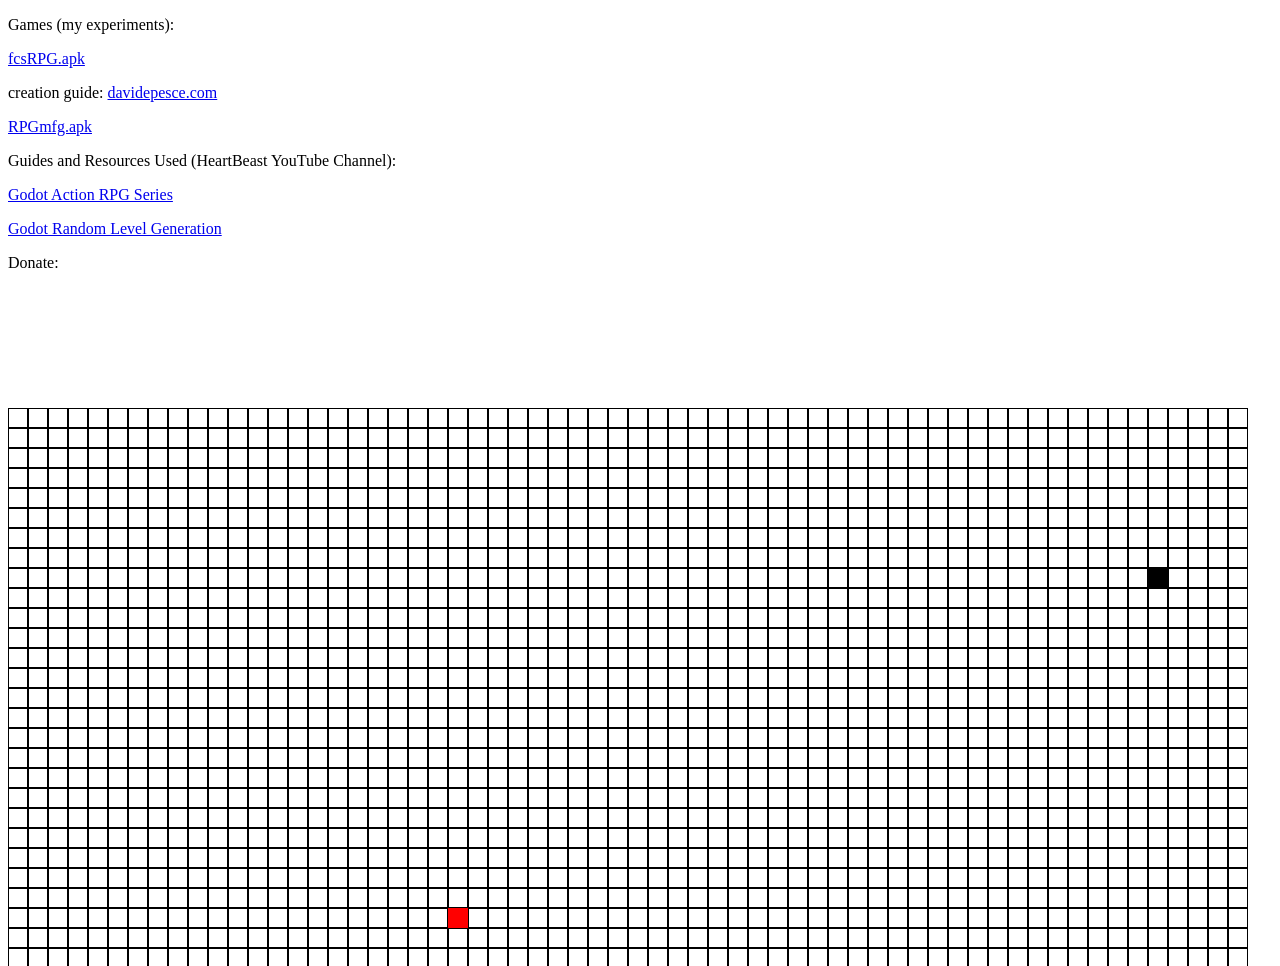
==== index.html @ e2701b1a "Update index.html" ====
<!DOCTYPE HTML>
<html>

<body>

  <p></p>
  <p>Games (my experiments):</p>
  <p><a href="https://github.com/m0hmad/fcsRPG/releases/download/v1.0-alpha/fcsRPG.apk">fcsRPG.apk</a></p>
  <p>creation guide: <a href="https://www.davidepesce.com/godot-tutorials/">davidepesce.com</a></p>
  <p><a href="https://github.com/m0hmad/RPGmfg/releases/download/test/RPGmfg.apk">RPGmfg.apk</a></p>
  <p>Guides and Resources Used (HeartBeast YouTube Channel):</p>
  <p><a href="https://m.youtube.com/playlist?list=PL9FzW-m48fn2SlrW0KoLT4n5egNdX-W9a">Godot Action RPG Series</a></p>
  <p><a href="https://m.youtube.com/playlist?list=PL9FzW-m48fn1te9MJgxmmaiKtOytFIRo3">Godot Random Level Generation</a></p>

  <p></p>
  <p></p>

  <script>

/*globals document, window, setInterval*/
var TILE,
	BOARD,
	SNAKE,
	FOOD;

TILE = function (k, x, y) {
	this.kind = k;
	this.x = x;
	this.y = y;
};
TILE.FOOD = -1;
TILE.NONE = 0;
TILE.SNAKE = 1;
TILE.WALL = 2;
TILE.SIZE = 20;
TILE.prototype.clone = function () {
	return new TILE(this.kind, this.x, this.y);
};
TILE.prototype.setKind = function (k) {
	this.kind = k;
};
TILE.prototype.draw = function (ctx) {
	switch (this.kind) {
		case TILE.FOOD:
			ctx.fillStyle = "#f00";
			ctx.fillRect(this.x * TILE.SIZE, this.y * TILE.SIZE, TILE.SIZE, TILE.SIZE);
			break;
		case TILE.NONE:
			ctx.fillStyle = "#000";
			ctx.fillRect(this.x * TILE.SIZE, this.y * TILE.SIZE, TILE.SIZE, TILE.SIZE);
			ctx.fillStyle = "#fff";
			ctx.fillRect(this.x * TILE.SIZE + 1, this.y * TILE.SIZE + 1, TILE.SIZE - 2, TILE.SIZE - 2);
			break;
		case TILE.SNAKE:
			ctx.fillStyle = "#0ff";
			ctx.fillRect(this.x * TILE.SIZE + 2, this.y * TILE.SIZE + 2, TILE.SIZE - 4, TILE.SIZE - 4);
			break;
		case TILE.WALL:
			ctx.fillStyle = "#000";
			ctx.fillRect(this.x * TILE.SIZE, this.y * TILE.SIZE, TILE.SIZE, TILE.SIZE);
			break;
	}
};

FOOD = function (x, y) {
	this.x = x;
	this.y = y;
};
FOOD.prototype.clone = function () {
	return new FOOD(this.x, this.y);
};
FOOD.prototype.randFood = function (b) {
	var empty = [];
	for (var x = 0; x < b.mx; x++) {
		for (var y = 0; y < b.my; y++) {
			if (b.get(x, y).kind == TILE.NONE) {
				empty.push({
					x: x,
					y: y
				});
			}
		}
	}
	var xy = empty[Math.floor(empty.length * Math.random())];
	this.x = xy.x;
	this.y = xy.y;
	b.get(this.x, this.y).setKind(TILE.FOOD);
};


SNAKE = function (d, x, y) {
	this.direction = d;
	this.queue = [];
	this.push(x, y);
};
SNAKE.PAUSE = -1;
SNAKE.LEFT = 0;
SNAKE.UP = 1;
SNAKE.RIGHT = 2;
SNAKE.DOWN = 3;
SNAKE.updatetime = 5;
SNAKE.prototype.clone = function () {
	var s = new SNAKE(this.direction);
	s.queue = this.queue.slice();
	return s;
};
SNAKE.prototype.pop = function () {
	return this.queue.pop();
};
SNAKE.prototype.tail = function () {
	return this.queue[this.queue.length - 1];
};
SNAKE.prototype.head = function () {
	return this.queue[0];
};
SNAKE.prototype.push = function (x, y) {
	this.queue.unshift({
		x: x,
		y: y
	});
};
SNAKE.prototype.distTo = function (x, y) {
	if (y === undefined) {
		y = x.y;
		x = x.x;
	}

	var head = this.head();
	return Math.abs(head.x - x) + Math.abs(head.y - y);
};
SNAKE.prototype.distFrom = function (x, y) {
	if (y === undefined) {
		y = x.y;
		x = x.x;
	}

	var tail = this.tail();
	return Math.abs(tail.x - x) + Math.abs(tail.y - y);
};

BOARD = function (mx, my) {
	this.mx = mx || 2;
	this.my = my || 2;
	this.matrix = [];
	for (var x = 0; x < this.mx; x++) {
		this.matrix.push([]);
		for (var y = 0; y < this.my; y++) {
			this.matrix[x].push(new TILE(TILE.NONE, x, y));
		}
	}
	this.food = new FOOD();
	this.food.randFood(this);
	this.set(TILE.SNAKE, this.food.x, this.food.y);
	this.snake = new SNAKE(SNAKE.PAUSE, this.food.x, this.food.y);
	this.food.randFood(this);
	this.score = 0;
};
BOARD.prototype.clone = function () {
	var b = new BOARD();
	b.mx = this.mx;
	b.my = this.my;
	b.matrix = [];
	for (var x = 0; x < b.mx; x++) {
		b.matrix.push([]);
		for (var y = 0; y < b.my; y++) {
			b.matrix[x].push(this.matrix[x][y].clone());
		}
	}
	b.snake = this.snake.clone();
	b.food = this.food.clone();
	b.score = this.score;
	return b;
};
BOARD.prototype.set = function (val, x, y) {
	this.matrix[x][y].setKind(val);
};
BOARD.prototype.get = function (x, y) {
	return this.matrix[x][y];
};
BOARD.prototype.updatesnake = function () {
	if (this.snake.direction !== SNAKE.PAUSE) {
		var head = this.snake.head(),
			nx = head.x,
			ny = head.y;
		switch (this.snake.direction) {
			case SNAKE.LEFT:
				nx--;
				if (nx < 0) {
					this.snake.direction = SNAKE.PAUSE;
					return;
				}
				break;
			case SNAKE.UP:
				ny--;
				if (ny < 0) {
					this.snake.direction = SNAKE.PAUSE;
					return;
				}
				break;
			case SNAKE.RIGHT:
				nx++;
				if (nx >= this.mx) {
					this.snake.direction = SNAKE.PAUSE;
					return;
				}
				break;
			case SNAKE.DOWN:
				ny++;
				if (ny >= this.my) {
					this.snake.direction = SNAKE.PAUSE;
					return;
				}
				break;
		}

		var tail, kind = this.get(nx, ny).kind;
		if (kind === TILE.FOOD) {
			this.score += 1;
			this.food.randFood(this);
		} else if (kind === TILE.SNAKE) {
			this.snake.direction = SNAKE.PAUSE;
			return;
		} else {
			tail = this.snake.pop();
			this.set(TILE.NONE, tail.x, tail.y);
		}
		this.set(TILE.SNAKE, nx, ny);
		this.snake.push(nx, ny);
	}
};
BOARD.prototype.draw = function (ctx) {
	this.get(this.snake.head().x, this.snake.head().y).setKind(TILE.WALL);
	for (var x = 0; x < this.mx; x++) {
		for (var y = 0; y < this.my; y++) {
			this.matrix[x][y].draw(ctx);
		}
	}
	this.get(this.snake.head().x, this.snake.head().y).setKind(TILE.SNAKE);
};
BOARD.prototype.sameas = function (b) {
	if (b.food.x !== this.food.x || b.food.y !== this.food.y) return false;
	if (b.snake.queue.length !== this.snake.queue.length) return false;
	for (var i = 0; i < b.snake.queue.length; i++) {
		if (b.snake.queue[i].x !== this.snake.queue[i].x) return false;
		if (b.snake.queue[i].y !== this.snake.queue[i].y) return false;
	}
	return true;
};
BOARD.prototype.dtfood = function () {
	return this.snake.distTo(this.food);
};
BOARD.prototype.dttail = function () {
	return this.snake.distTo(this.snake.tail());
};

BOARD.prototype.space = function (st) { // To head
	var grid = [];
	for (var x = 0; x < this.mx; x++) {
		grid.push([]);
		for (var y = 0; y < this.my; y++) {
			grid[x].push({
				x: x,
				y: y,
				g: 0,
				h: 0,
			});
		}
	}
	var start = grid[st.x][st.y];

	var cols = [0, 1, 0, -1],
		rows = [-1, 0, 1, 0];
	// Not the same as the original directions but shh

	var openlist = [start];
	var closedlist = [];
	var currentNode;

	var match = function (neighb) { // not any match
			return neighb.x === neighbor.x && neighb.y === neighbor.y;
		},
		nullifier = function (i) {
			var line = me.matrix[currentNode.x + cols[i]];
			if (line === undefined) return false;
			var t = line[currentNode.y + rows[i]];
			if (t === undefined) return false;
			return t.kind <= 0;
		},
		nodefill = function (i) {
			return grid[currentNode.x + cols[i]][currentNode.y + rows[i]];
		};

	while (openlist.length > 0) {
		var l = 0;
		for (var i = 0; i < openlist.length; i++) {
			if (openlist[i].g+openlist[i].h < openlist[l].g+openlist[l].h) { // lowest estimated left
				l = i;
			}
		}
		currentNode = openlist.splice(l, 1)[0];

		currentNode.h = currentNode.h || this.snake.distTo(currentNode);
		if (currentNode.h < 2) { // DONE?
			if (st === this.food) {
				if (this.space(this.snake.tail())) return currentNode;
			} else if (st === this.snake.tail()) {
				if (currentNode.g > 0) return currentNode;
			} else 
				return currentNode;
		}
		var me = this;
		closedlist.push(currentNode);
		var neighbors = [0, 1, 2, 3].filter(nullifier).map(nodefill);

		for (i = 0; i < neighbors.length; i++) {
			var neighbor = neighbors[i];
			if (closedlist.some(match)) continue;

			var g = currentNode.g + 1;
			var gb = false;

			if (!openlist.some(match)) { // First time seeing the node
				gb = true;
				neighbor.h = this.snake.distTo(neighbor);
				openlist.push(neighbor);
			} else if (g < neighbor.g) {
				// Visited and now it's better
				gb = true;
			}

			if (gb)
				neighbor.g = g;
		}
	}
	
	return false;
};
BOARD.prototype.foodmagic = function() {
	var queue = new BinaryHeap(this.score);
	var a=new Date();
	
	var s = new STATE(this);
	s.moves = s.coolmoves();
	for (var j = 0; j < s.moves.length; j++) {
		var i = s.moves[j];
		if (s.clones[i].space(s.clones[i].snake.tail()))
			queue.push(s.clones[i], 0, i, j+1);
	}
	
	while (queue.content.length > 0) {
		var deep = queue.pop();
		if (deep.h === 0) return deep.head;
		if (new Date() - a > 10) return false;
		
		deep.state.moves = deep.state.coolmoves();
		for (var j = 0; j < deep.state.moves.length; j++) {
			var i = deep.state.moves[j];
			if (deep.state.clones[i].space(deep.state.clones[i].snake.tail()))
				queue.push(deep.state.clones[i], deep.g, deep.head,j+1);
		}
	}
	return false;
}

function BinaryHeap(score){
  this.content = [];
  this.scoreFunction = function(elem){
	  return elem.g+elem.h;
  };
  this.score = score;
}

BinaryHeap.prototype = {
  push: function(element,g,head,i) {
    // Add the new element to the end of the array.
    this.content.push({state:new STATE(element), g:g+1, h:(element.score > this.score)?0:element.dtfood()*i, head:head});
    // Allow it to bubble up.
    this.bubbleUp(this.content.length - 1);
  },

  pop: function() {
    // Store the first element so we can return it later.
    var result = this.content[0];
    // Get the element at the end of the array.
    var end = this.content.splice(this.content.length-1,1)[0];
    // If there are any elements left, put the end element at the
    // start, and let it sink down.
    if (this.content.length > 0) {
      this.content[0] = end;
      this.sinkDown(0);
    }
    return result;
  },

  bubbleUp: function(n) {
    // Fetch the element that has to be moved.
    var element = this.content[n], score = this.scoreFunction(element);
    // When at 0, an element can not go up any further.
    while (n > 0) {
      // Compute the parent element's index, and fetch it.
      var parentN = Math.floor((n + 1) / 2) - 1,
      parent = this.content[parentN];
      // If the parent has a lesser score, things are in order and we
      // are done.
      if (score >= this.scoreFunction(parent))
        break;

      // Otherwise, swap the parent with the current element and
      // continue.
      this.content[parentN] = element;
      this.content[n] = parent;
      n = parentN;
    }
  },

  sinkDown: function(n) {
    // Look up the target element and its score.
    var length = this.content.length,
    element = this.content[n],
    elemScore = this.scoreFunction(element);

    while(true) {
      // Compute the indices of the child elements.
      var child2N = (n + 1) * 2, child1N = child2N - 1;
      // This is used to store the new position of the element,
      // if any.
      var swap = null;
      // If the first child exists (is inside the array)...
      if (child1N < length) {
        // Look it up and compute its score.
        var child1 = this.content[child1N],
        child1Score = this.scoreFunction(child1);
        // If the score is less than our element's, we need to swap.
        if (child1Score < elemScore)
          swap = child1N;
      }
      // Do the same checks for the other child.
      if (child2N < length) {
        var child2 = this.content[child2N],
        child2Score = this.scoreFunction(child2);
        if (child2Score < (swap == null ? elemScore : child1Score))
          swap = child2N;
      }

      // No need to swap further, we are done.
      if (swap == null) break;

      // Otherwise, swap and continue.
      this.content[n] = this.content[swap];
      this.content[swap] = element;
      n = swap;
    }
  }
};

var canvas, ctx, state = {},
	frames, init, loop, mainboard;

window.onresize = function () {
	frames = 0;
	canvas.height = document.body.clientHeight;
	canvas.width = document.body.clientWidth;
	mainboard = new BOARD(Math.floor(canvas.width / TILE.SIZE) - 1, Math.floor(canvas.height / TILE.SIZE) - 1);
};

init = function () {
	canvas = document.createElement("canvas");
	ctx = canvas.getContext("2d");
	document.body.appendChild(canvas);
	document.addEventListener("keyup", function (evt) {
		state[evt.keyCode] = true;
	});

	window.onresize();

	loop();
};
paused=false;
loop = function () {
	frames++;

	if (state[37 + SNAKE.LEFT]) {
		state[37 + SNAKE.LEFT] = false;
		mainboard.snake.direction = SNAKE.LEFT;
	}
	if (state[37 + SNAKE.UP]) {
		state[37 + SNAKE.UP] = false;
		mainboard.snake.direction = SNAKE.UP;
	}
	if (state[37 + SNAKE.RIGHT]) {
		state[37 + SNAKE.RIGHT] = false;
		mainboard.snake.direction = SNAKE.RIGHT;
	}
	if (state[37 + SNAKE.DOWN]) {
		state[37 + SNAKE.DOWN] = false;
		mainboard.snake.direction = SNAKE.DOWN;
	}

	if (frames % SNAKE.updatetime === 0) {
		if (!paused) mainboard.updatesnake();
		frames = 0;
	}

	mainboard.draw(ctx);

	window.requestAnimationFrame(loop, canvas);
};

window.onload = init;

var STATE, AI;
/*
	state, move - copy board from state and make move
	state - state is actually just a board
*/
STATE = function (board) {
	this.board = board.clone();
	
	var me = this;
	this.clones = [0, 1, 2, 3].map(function (i) {
		var b = me.board.clone();
		b.snake.direction = i;
		b.updatesnake();
		return b;
	});
	this.moves = [0, 1, 2, 3].filter(function (i) {
		// no illegal moves.
		return me.clones[i].snake.direction !== SNAKE.PAUSE;
	});
};
STATE.prototype.coolmoves = function() {
	var me = this;

	var aim = me.board.space(me.board.food);
	var states = [0,1,2,3].map(function(i){
		return new STATE(me.clones[i])
	});
	var moves = [0,1,2,3].map(function(i){
		return states[i].moves.length;
	});
	var mindtfood = [0,1,2,3].map(function(i){
		var mm = states[i].clones[0].dtfood();
		for (var j=1;j<states[i].clones.length;j++) {
			var m = states[i].clones[j].dtfood();
			if (m < mm) mm = m;
		}
		return mm;
	});
	var maxdttail = [0,1,2,3].map(function(i){
		var mm = states[i].clones[0].dttail();
		for (var j=1;j<states[i].clones.length;j++) {
			var m = states[i].clones[j].dttail();
			if (m > mm) mm = m;
		}
		return mm;
	});
	var tailg = [0,1,2,3].map(function(i){
		return me.clones[i].space(me.clones[i].snake.tail()).g;
	});
	var oldmove = me.board.snake.direction;

	var ret = me.moves.filter(function(i){ // correct tail moves
		return !!tailg[i];
	}).sort(function(a,b){ // move old to first pos & random
		if (Math.random()>.9) return Math.random()-.5;
		if (oldmove === a) return -1;
		if (oldmove === b) return 1;
		return Math.random()-.5;
	}).sort(function(a,b){ // amount of moves
		return moves[a] - moves[b];
	}).sort(function(a,b){ // min farthest from tail
		return - maxdttail[a] + maxdttail[b];
	}).sort(function(a,b){ // Shortest path to food
		return Math.abs(me.clones[a].snake.head().x-aim.x) + Math.abs(me.clones[a].snake.head().y-aim.y)
			 - Math.abs(me.clones[b].snake.head().x-aim.x) - Math.abs(me.clones[b].snake.head().y-aim.y)
	})
	
	return ret.sort(function (a, b) { // highest of scores
		return -me.clones[a].score + me.clones[b].score
	});
}

AI = function () {
 	var s = new STATE(mainboard.clone());
	if (s.moves.length === 1) {
		mainboard.snake.direction = s.moves[0];
	} else if (s.moves.length > 1) {
		var aim = false;//mainboard.foodmagic();

		if (aim) {
			mainboard.snake.direction = aim;
		} else {
			mainboard.snake.direction = s.coolmoves()[0];
		}
	}
};

setInterval(AI, 50);


</script>

  <p></p>
  <p>Donate:</p>
  <p><iframe width="220" height="100" src="https://widget.qiwi.com/widgets/big-button-220x100?publicKey=48e7qUxn9T7RyYE1MVZswX1FRSbE6iyCj2gCRwwF3Dnh5XrasNTx3BGPiMsyXQFNKQhvukniQG8RTVhYm3iP6DFjDeriuYioZgqTnKhVtE4EwNzPsPyfAc3za4Cq8vkukFzdXVYgeNcUSiNbB5ZsTEGFzFfoCUgXwa9oQdHtvANMNgnuBppUZv12uCux8" allowtransparency="true" scrolling="no" frameborder="0"></iframe></p>
  <p></p>
</body>

</html>
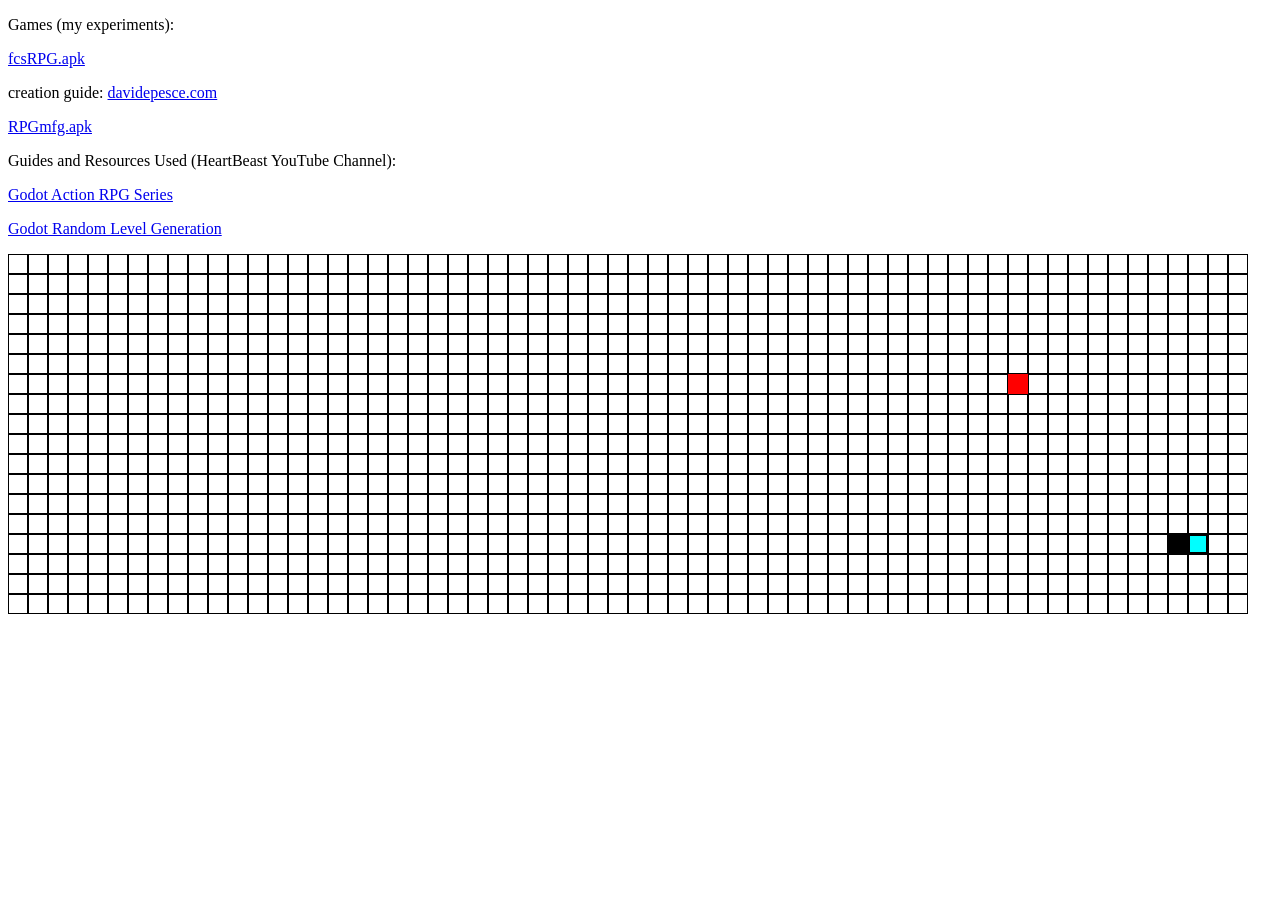
==== commit db94fbbc: "Update index.html" ====
--- a/index.html
+++ b/index.html
@@ -599,12 +599,6 @@
 
 
 </script>
-
-  <p></p>
-  <p>Donate:</p>
-  <p><iframe width="220" height="100" src="https://widget.qiwi.com/widgets/big-button-220x100?publicKey=48e7qUxn9T7RyYE1MVZswX1FRSbE6iyCj2gCRwwF3Dnh5XrasNTx3BGPiMsyXQFNKQhvukniQG8RTVhYm3iP6DFjDeriuYioZgqTnKhVtE4EwNzPsPyfAc3za4Cq8vkukFzdXVYgeNcUSiNbB5ZsTEGFzFfoCUgXwa9oQdHtvANMNgnuBppUZv12uCux8" allowtransparency="true" scrolling="no" frameborder="0"></iframe></p>
-  <p></p>
 </body>
-
 </html>
 
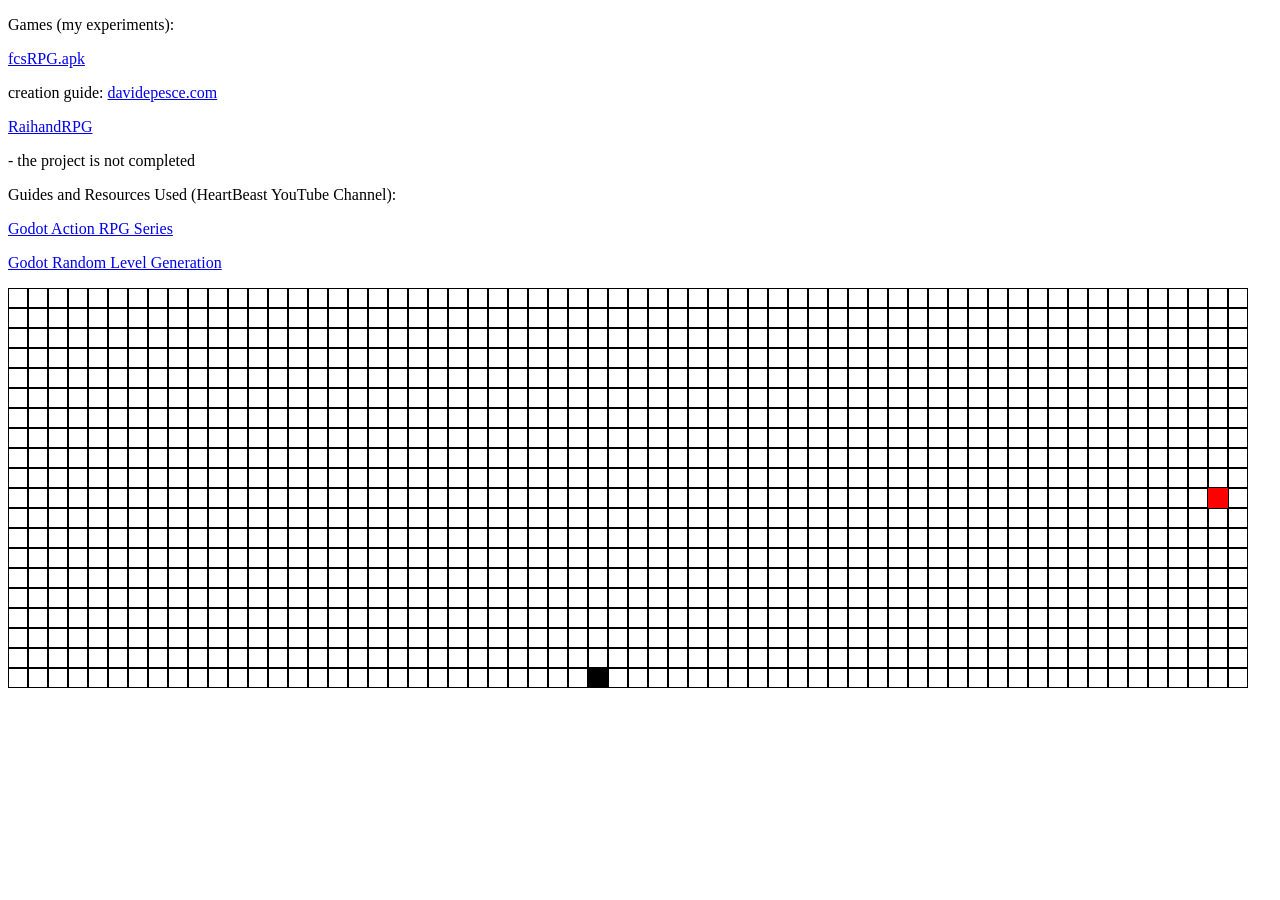
==== commit ad6a25d6: "Update index.html" ====
--- a/index.html
+++ b/index.html
@@ -7,7 +7,7 @@
   <p>Games (my experiments):</p>
   <p><a href="https://github.com/m0hmad/fcsRPG/releases/download/v1.0-alpha/fcsRPG.apk">fcsRPG.apk</a></p>
   <p>creation guide: <a href="https://www.davidepesce.com/godot-tutorials/">davidepesce.com</a></p>
-  <p><a href="https://github.com/m0hmad/RPGmfg/releases/download/test/RPGmfg.apk">RPGmfg.apk</a></p>
+  <p><a href="https://github.com/m0h49/RaihandRPG">RaihandRPG</a></p><p> - the project is not completed</p>
   <p>Guides and Resources Used (HeartBeast YouTube Channel):</p>
   <p><a href="https://m.youtube.com/playlist?list=PL9FzW-m48fn2SlrW0KoLT4n5egNdX-W9a">Godot Action RPG Series</a></p>
   <p><a href="https://m.youtube.com/playlist?list=PL9FzW-m48fn1te9MJgxmmaiKtOytFIRo3">Godot Random Level Generation</a></p>
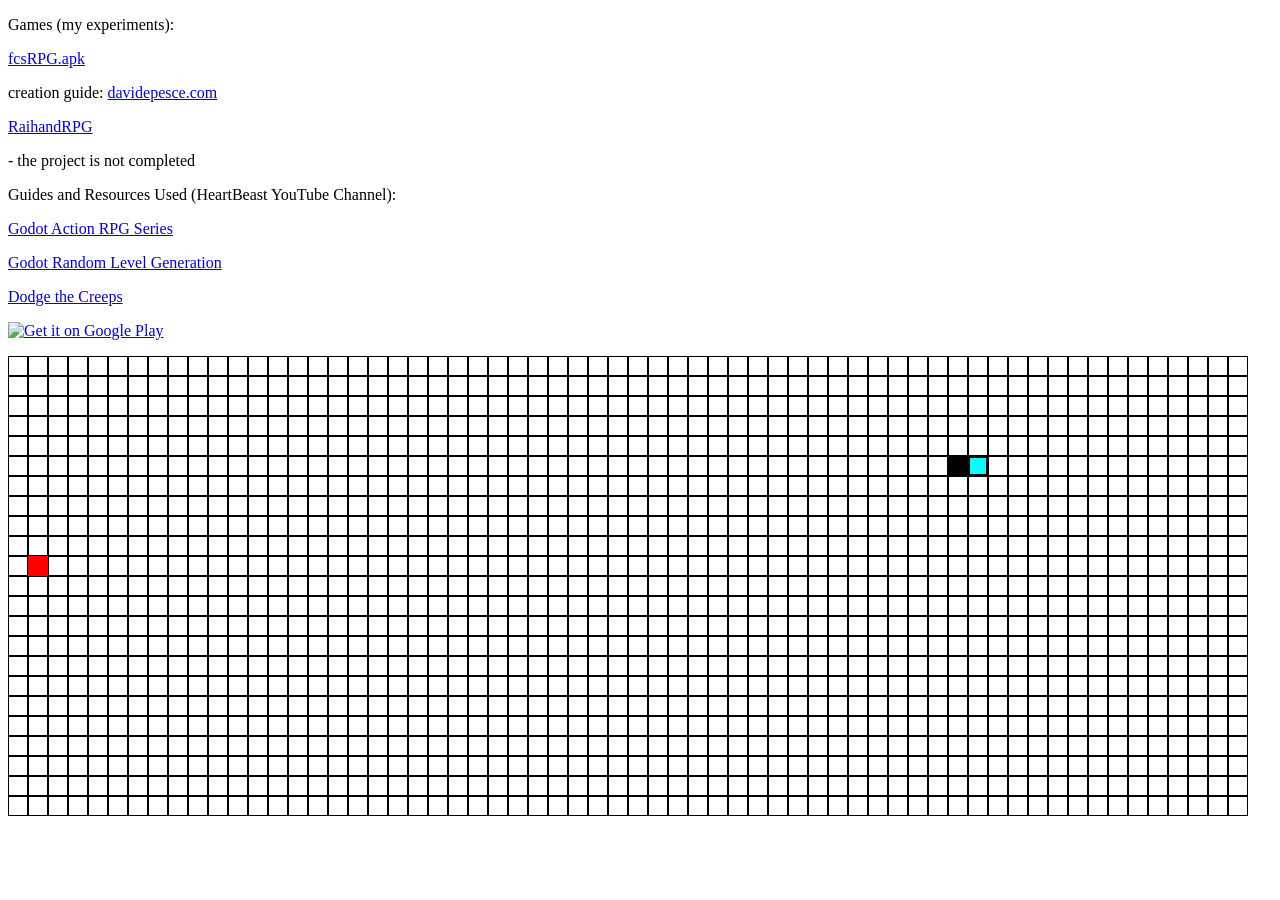
==== commit 17537f9d: "Update index.html" ====
--- a/index.html
+++ b/index.html
@@ -11,6 +11,7 @@
   <p>Guides and Resources Used (HeartBeast YouTube Channel):</p>
   <p><a href="https://m.youtube.com/playlist?list=PL9FzW-m48fn2SlrW0KoLT4n5egNdX-W9a">Godot Action RPG Series</a></p>
   <p><a href="https://m.youtube.com/playlist?list=PL9FzW-m48fn1te9MJgxmmaiKtOytFIRo3">Godot Random Level Generation</a></p>
+	<p><a href="https://play.google.com/store/apps/details?id=org.m0h49.dodge">Dodge the Creeps</a></p>
 
   <p></p>
   <p></p>
@@ -599,6 +600,7 @@
 
 
 </script>
+<p><a href='https://play.google.com/store/apps/details?id=org.m0h49.dodge&pcampaignid=pcampaignidMKT-Other-global-all-co-prtnr-py-PartBadge-Mar2515-1'><img alt='Get it on Google Play' src='https://play.google.com/intl/en_us/badges/static/images/badges/en_badge_web_generic.png'/></a></p>
 </body>
 </html>
 
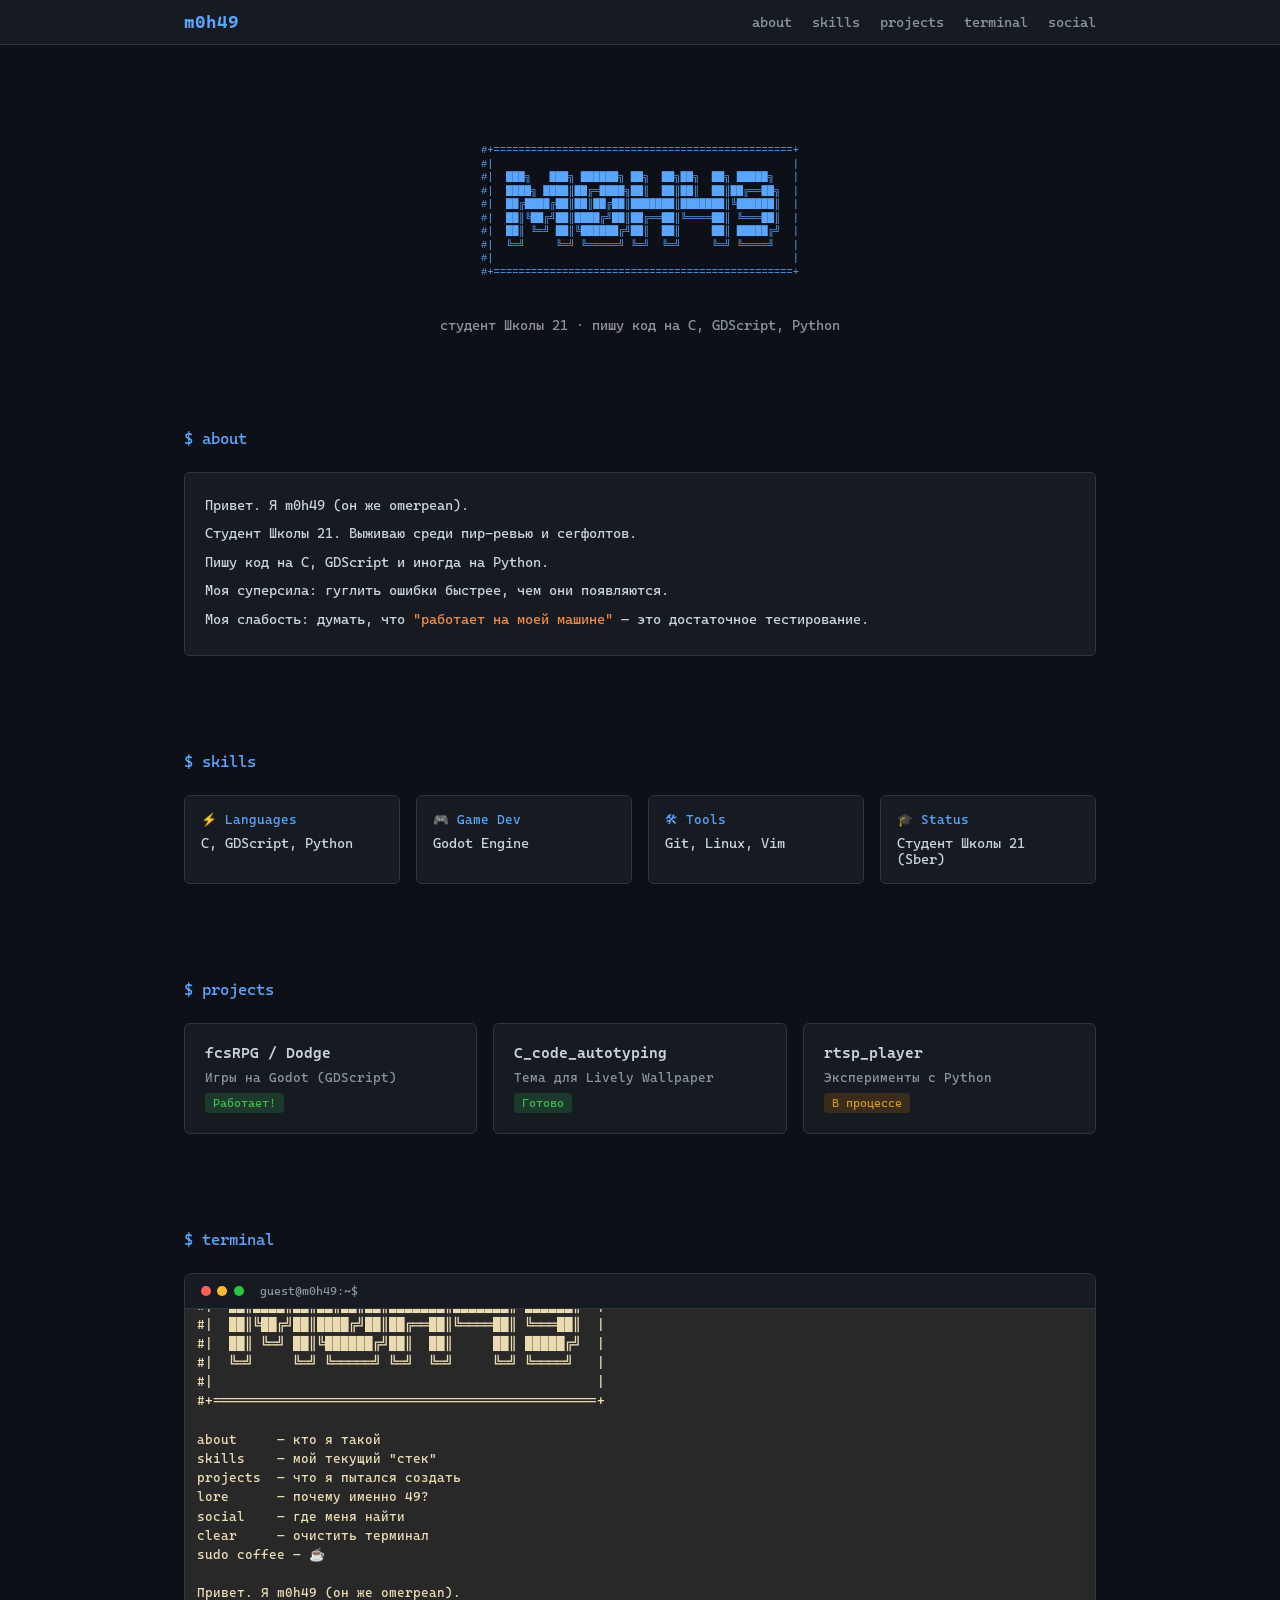
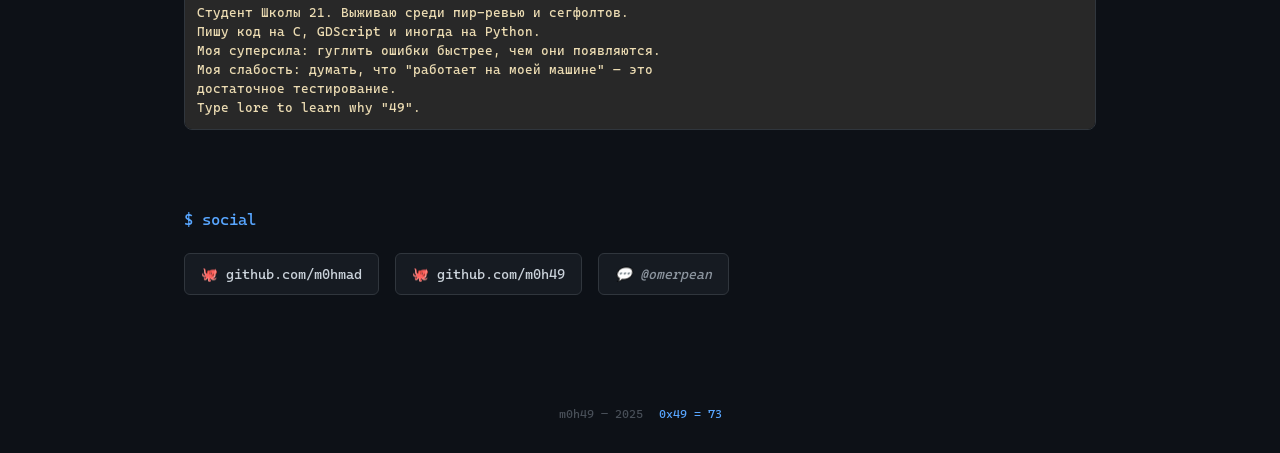
==== commit d778f5a3: "Update" ====
--- a/index.html
+++ b/index.html
@@ -1,606 +1,131 @@
-<!DOCTYPE HTML>
-<html>
+<!doctype html>
+<html lang="ru" style="color-scheme: dark;">
+
+<head>
+  <meta charset="UTF-8" />
+  <meta name="viewport" content="width=device-width, initial-scale=1.0" />
+  <meta name="description" content="m0h49 — студент Школы 21, разработчик" />
+  <link rel="stylesheet" href="./src/app.css" />
+  <title>m0h49</title>
+</head>
 
 <body>
+  <nav class="navbar">
+    <div class="nav-inner">
+      <a href="#" class="nav-logo">m0h49</a>
+      <div class="nav-links">
+        <a href="#about">about</a>
+        <a href="#skills">skills</a>
+        <a href="#projects">projects</a>
+        <a href="#terminal">terminal</a>
+        <a href="#social">social</a>
+      </div>
+    </div>
+  </nav>
 
-  <p></p>
-  <p>Games (my experiments):</p>
-  <p><a href="https://github.com/m0hmad/fcsRPG/releases/download/v1.0-alpha/fcsRPG.apk">fcsRPG.apk</a></p>
-  <p>creation guide: <a href="https://www.davidepesce.com/godot-tutorials/">davidepesce.com</a></p>
-  <p><a href="https://github.com/m0h49/RaihandRPG">RaihandRPG</a></p><p> - the project is not completed</p>
-  <p>Guides and Resources Used (HeartBeast YouTube Channel):</p>
-  <p><a href="https://m.youtube.com/playlist?list=PL9FzW-m48fn2SlrW0KoLT4n5egNdX-W9a">Godot Action RPG Series</a></p>
-  <p><a href="https://m.youtube.com/playlist?list=PL9FzW-m48fn1te9MJgxmmaiKtOytFIRo3">Godot Random Level Generation</a></p>
-	<p><a href="https://play.google.com/store/apps/details?id=org.m0h49.dodge">Dodge the Creeps</a></p>
+  <main class="site-content">
+    <section id="hero" class="section hero">
+      <pre class="hero-ascii">
+#+================================================+
+#|                                                |
+#|  ███╗   ███╗ ██████╗ ██╗  ██╗██╗  ██╗ █████╗   |
+#|  ████╗ ████║██╔═████╗██║  ██║██║  ██║██╔══██╗  |
+#|  ██╔████╔██║██║██╔██║███████║███████║╚██████║  |
+#|  ██║╚██╔╝██║████╔╝██║██╔══██║╚════██║ ╚═══██║  |
+#|  ██║ ╚═╝ ██║╚██████╔╝██║  ██║     ██║ █████╔╝  |
+#|  ╚═╝     ╚═╝ ╚═════╝ ╚═╝  ╚═╝     ╚═╝ ╚════╝   |
+#|                                                |
+#+================================================+
+      </pre>
+      <p class="hero-sub">студент Школы 21 · пишу код на C, GDScript, Python</p>
+    </section>
 
-  <p></p>
-  <p></p>
+    <section id="about" class="section">
+      <h2 class="section-title">$ about</h2>
+      <div class="card">
+        <p>Привет. Я m0h49 (он же omerpean).</p>
+        <p>Студент Школы 21. Выживаю среди пир-ревью и сегфолтов.</p>
+        <p>Пишу код на C, GDScript и иногда на Python.</p>
+        <p>Моя суперсила: гуглить ошибки быстрее, чем они появляются.</p>
+        <p>Моя слабость: думать, что <em>"работает на моей машине"</em> — это достаточное тестирование.</p>
+      </div>
+    </section>
 
-  <script>
+    <section id="skills" class="section">
+      <h2 class="section-title">$ skills</h2>
+      <div class="skills-grid">
+        <div class="skill-card">
+          <span class="skill-label">⚡ Languages</span>
+          <span class="skill-value">C, GDScript, Python</span>
+        </div>
+        <div class="skill-card">
+          <span class="skill-label">🎮 Game Dev</span>
+          <span class="skill-value">Godot Engine</span>
+        </div>
+        <div class="skill-card">
+          <span class="skill-label">🛠 Tools</span>
+          <span class="skill-value">Git, Linux, Vim</span>
+        </div>
+        <div class="skill-card">
+          <span class="skill-label">🎓 Status</span>
+          <span class="skill-value">Студент Школы 21 (Sber)</span>
+        </div>
+      </div>
+    </section>
 
-/*globals document, window, setInterval*/
-var TILE,
-	BOARD,
-	SNAKE,
-	FOOD;
+    <section id="projects" class="section">
+      <h2 class="section-title">$ projects</h2>
+      <div class="projects-grid">
+        <div class="project-card">
+          <h3>fcsRPG / Dodge</h3>
+          <p>Игры на Godot (GDScript)</p>
+          <span class="project-status status-ok">Работает!</span>
+        </div>
+        <div class="project-card">
+          <h3>C_code_autotyping</h3>
+          <p>Тема для Lively Wallpaper</p>
+          <span class="project-status status-ok">Готово</span>
+        </div>
+        <div class="project-card">
+          <h3>rtsp_player</h3>
+          <p>Эксперименты с Python</p>
+          <span class="project-status status-wip">В процессе</span>
+        </div>
+      </div>
+    </section>
 
-TILE = function (k, x, y) {
-	this.kind = k;
-	this.x = x;
-	this.y = y;
-};
-TILE.FOOD = -1;
-TILE.NONE = 0;
-TILE.SNAKE = 1;
-TILE.WALL = 2;
-TILE.SIZE = 20;
-TILE.prototype.clone = function () {
-	return new TILE(this.kind, this.x, this.y);
-};
-TILE.prototype.setKind = function (k) {
-	this.kind = k;
-};
-TILE.prototype.draw = function (ctx) {
-	switch (this.kind) {
-		case TILE.FOOD:
-			ctx.fillStyle = "#f00";
-			ctx.fillRect(this.x * TILE.SIZE, this.y * TILE.SIZE, TILE.SIZE, TILE.SIZE);
-			break;
-		case TILE.NONE:
-			ctx.fillStyle = "#000";
-			ctx.fillRect(this.x * TILE.SIZE, this.y * TILE.SIZE, TILE.SIZE, TILE.SIZE);
-			ctx.fillStyle = "#fff";
-			ctx.fillRect(this.x * TILE.SIZE + 1, this.y * TILE.SIZE + 1, TILE.SIZE - 2, TILE.SIZE - 2);
-			break;
-		case TILE.SNAKE:
-			ctx.fillStyle = "#0ff";
-			ctx.fillRect(this.x * TILE.SIZE + 2, this.y * TILE.SIZE + 2, TILE.SIZE - 4, TILE.SIZE - 4);
-			break;
-		case TILE.WALL:
-			ctx.fillStyle = "#000";
-			ctx.fillRect(this.x * TILE.SIZE, this.y * TILE.SIZE, TILE.SIZE, TILE.SIZE);
-			break;
-	}
-};
+    <section id="terminal" class="section terminal-section">
+      <h2 class="section-title">$ terminal</h2>
+      <div class="terminal-frame">
+        <div class="terminal-titlebar">
+          <div class="window-dots">
+            <span class="dot red"></span>
+            <span class="dot yellow"></span>
+            <span class="dot green"></span>
+          </div>
+          <span class="window-title">guest@m0h49:~$</span>
+          <span class="window-spacer"></span>
+        </div>
+        <div id="app"></div>
+      </div>
+    </section>
 
-FOOD = function (x, y) {
-	this.x = x;
-	this.y = y;
-};
-FOOD.prototype.clone = function () {
-	return new FOOD(this.x, this.y);
-};
-FOOD.prototype.randFood = function (b) {
-	var empty = [];
-	for (var x = 0; x < b.mx; x++) {
-		for (var y = 0; y < b.my; y++) {
-			if (b.get(x, y).kind == TILE.NONE) {
-				empty.push({
-					x: x,
-					y: y
-				});
-			}
-		}
-	}
-	var xy = empty[Math.floor(empty.length * Math.random())];
-	this.x = xy.x;
-	this.y = xy.y;
-	b.get(this.x, this.y).setKind(TILE.FOOD);
-};
+    <section id="social" class="section">
+      <h2 class="section-title">$ social</h2>
+      <div class="social-links">
+        <a href="https://github.com/m0hmad" target="_blank" rel="noopener" class="social-link">🐙 github.com/m0hmad</a>
+        <a href="https://github.com/m0h49" target="_blank" rel="noopener" class="social-link">🐙 github.com/m0h49</a>
+        <span class="social-link placeholder">💬 @omerpean</span>
+      </div>
+    </section>
+  </main>
 
+  <footer class="footer">
+    <span>m0h49 &mdash; 2025</span>
+    <span class="footer-lore">0x49 = 73</span>
+  </footer>
 
-SNAKE = function (d, x, y) {
-	this.direction = d;
-	this.queue = [];
-	this.push(x, y);
-};
-SNAKE.PAUSE = -1;
-SNAKE.LEFT = 0;
-SNAKE.UP = 1;
-SNAKE.RIGHT = 2;
-SNAKE.DOWN = 3;
-SNAKE.updatetime = 5;
-SNAKE.prototype.clone = function () {
-	var s = new SNAKE(this.direction);
-	s.queue = this.queue.slice();
-	return s;
-};
-SNAKE.prototype.pop = function () {
-	return this.queue.pop();
-};
-SNAKE.prototype.tail = function () {
-	return this.queue[this.queue.length - 1];
-};
-SNAKE.prototype.head = function () {
-	return this.queue[0];
-};
-SNAKE.prototype.push = function (x, y) {
-	this.queue.unshift({
-		x: x,
-		y: y
-	});
-};
-SNAKE.prototype.distTo = function (x, y) {
-	if (y === undefined) {
-		y = x.y;
-		x = x.x;
-	}
+  <script type="module" src="./src/app.js"></script>
+</body>
 
-	var head = this.head();
-	return Math.abs(head.x - x) + Math.abs(head.y - y);
-};
-SNAKE.prototype.distFrom = function (x, y) {
-	if (y === undefined) {
-		y = x.y;
-		x = x.x;
-	}
-
-	var tail = this.tail();
-	return Math.abs(tail.x - x) + Math.abs(tail.y - y);
-};
-
-BOARD = function (mx, my) {
-	this.mx = mx || 2;
-	this.my = my || 2;
-	this.matrix = [];
-	for (var x = 0; x < this.mx; x++) {
-		this.matrix.push([]);
-		for (var y = 0; y < this.my; y++) {
-			this.matrix[x].push(new TILE(TILE.NONE, x, y));
-		}
-	}
-	this.food = new FOOD();
-	this.food.randFood(this);
-	this.set(TILE.SNAKE, this.food.x, this.food.y);
-	this.snake = new SNAKE(SNAKE.PAUSE, this.food.x, this.food.y);
-	this.food.randFood(this);
-	this.score = 0;
-};
-BOARD.prototype.clone = function () {
-	var b = new BOARD();
-	b.mx = this.mx;
-	b.my = this.my;
-	b.matrix = [];
-	for (var x = 0; x < b.mx; x++) {
-		b.matrix.push([]);
-		for (var y = 0; y < b.my; y++) {
-			b.matrix[x].push(this.matrix[x][y].clone());
-		}
-	}
-	b.snake = this.snake.clone();
-	b.food = this.food.clone();
-	b.score = this.score;
-	return b;
-};
-BOARD.prototype.set = function (val, x, y) {
-	this.matrix[x][y].setKind(val);
-};
-BOARD.prototype.get = function (x, y) {
-	return this.matrix[x][y];
-};
-BOARD.prototype.updatesnake = function () {
-	if (this.snake.direction !== SNAKE.PAUSE) {
-		var head = this.snake.head(),
-			nx = head.x,
-			ny = head.y;
-		switch (this.snake.direction) {
-			case SNAKE.LEFT:
-				nx--;
-				if (nx < 0) {
-					this.snake.direction = SNAKE.PAUSE;
-					return;
-				}
-				break;
-			case SNAKE.UP:
-				ny--;
-				if (ny < 0) {
-					this.snake.direction = SNAKE.PAUSE;
-					return;
-				}
-				break;
-			case SNAKE.RIGHT:
-				nx++;
-				if (nx >= this.mx) {
-					this.snake.direction = SNAKE.PAUSE;
-					return;
-				}
-				break;
-			case SNAKE.DOWN:
-				ny++;
-				if (ny >= this.my) {
-					this.snake.direction = SNAKE.PAUSE;
-					return;
-				}
-				break;
-		}
-
-		var tail, kind = this.get(nx, ny).kind;
-		if (kind === TILE.FOOD) {
-			this.score += 1;
-			this.food.randFood(this);
-		} else if (kind === TILE.SNAKE) {
-			this.snake.direction = SNAKE.PAUSE;
-			return;
-		} else {
-			tail = this.snake.pop();
-			this.set(TILE.NONE, tail.x, tail.y);
-		}
-		this.set(TILE.SNAKE, nx, ny);
-		this.snake.push(nx, ny);
-	}
-};
-BOARD.prototype.draw = function (ctx) {
-	this.get(this.snake.head().x, this.snake.head().y).setKind(TILE.WALL);
-	for (var x = 0; x < this.mx; x++) {
-		for (var y = 0; y < this.my; y++) {
-			this.matrix[x][y].draw(ctx);
-		}
-	}
-	this.get(this.snake.head().x, this.snake.head().y).setKind(TILE.SNAKE);
-};
-BOARD.prototype.sameas = function (b) {
-	if (b.food.x !== this.food.x || b.food.y !== this.food.y) return false;
-	if (b.snake.queue.length !== this.snake.queue.length) return false;
-	for (var i = 0; i < b.snake.queue.length; i++) {
-		if (b.snake.queue[i].x !== this.snake.queue[i].x) return false;
-		if (b.snake.queue[i].y !== this.snake.queue[i].y) return false;
-	}
-	return true;
-};
-BOARD.prototype.dtfood = function () {
-	return this.snake.distTo(this.food);
-};
-BOARD.prototype.dttail = function () {
-	return this.snake.distTo(this.snake.tail());
-};
-
-BOARD.prototype.space = function (st) { // To head
-	var grid = [];
-	for (var x = 0; x < this.mx; x++) {
-		grid.push([]);
-		for (var y = 0; y < this.my; y++) {
-			grid[x].push({
-				x: x,
-				y: y,
-				g: 0,
-				h: 0,
-			});
-		}
-	}
-	var start = grid[st.x][st.y];
-
-	var cols = [0, 1, 0, -1],
-		rows = [-1, 0, 1, 0];
-	// Not the same as the original directions but shh
-
-	var openlist = [start];
-	var closedlist = [];
-	var currentNode;
-
-	var match = function (neighb) { // not any match
-			return neighb.x === neighbor.x && neighb.y === neighbor.y;
-		},
-		nullifier = function (i) {
-			var line = me.matrix[currentNode.x + cols[i]];
-			if (line === undefined) return false;
-			var t = line[currentNode.y + rows[i]];
-			if (t === undefined) return false;
-			return t.kind <= 0;
-		},
-		nodefill = function (i) {
-			return grid[currentNode.x + cols[i]][currentNode.y + rows[i]];
-		};
-
-	while (openlist.length > 0) {
-		var l = 0;
-		for (var i = 0; i < openlist.length; i++) {
-			if (openlist[i].g+openlist[i].h < openlist[l].g+openlist[l].h) { // lowest estimated left
-				l = i;
-			}
-		}
-		currentNode = openlist.splice(l, 1)[0];
-
-		currentNode.h = currentNode.h || this.snake.distTo(currentNode);
-		if (currentNode.h < 2) { // DONE?
-			if (st === this.food) {
-				if (this.space(this.snake.tail())) return currentNode;
-			} else if (st === this.snake.tail()) {
-				if (currentNode.g > 0) return currentNode;
-			} else 
-				return currentNode;
-		}
-		var me = this;
-		closedlist.push(currentNode);
-		var neighbors = [0, 1, 2, 3].filter(nullifier).map(nodefill);
-
-		for (i = 0; i < neighbors.length; i++) {
-			var neighbor = neighbors[i];
-			if (closedlist.some(match)) continue;
-
-			var g = currentNode.g + 1;
-			var gb = false;
-
-			if (!openlist.some(match)) { // First time seeing the node
-				gb = true;
-				neighbor.h = this.snake.distTo(neighbor);
-				openlist.push(neighbor);
-			} else if (g < neighbor.g) {
-				// Visited and now it's better
-				gb = true;
-			}
-
-			if (gb)
-				neighbor.g = g;
-		}
-	}
-	
-	return false;
-};
-BOARD.prototype.foodmagic = function() {
-	var queue = new BinaryHeap(this.score);
-	var a=new Date();
-	
-	var s = new STATE(this);
-	s.moves = s.coolmoves();
-	for (var j = 0; j < s.moves.length; j++) {
-		var i = s.moves[j];
-		if (s.clones[i].space(s.clones[i].snake.tail()))
-			queue.push(s.clones[i], 0, i, j+1);
-	}
-	
-	while (queue.content.length > 0) {
-		var deep = queue.pop();
-		if (deep.h === 0) return deep.head;
-		if (new Date() - a > 10) return false;
-		
-		deep.state.moves = deep.state.coolmoves();
-		for (var j = 0; j < deep.state.moves.length; j++) {
-			var i = deep.state.moves[j];
-			if (deep.state.clones[i].space(deep.state.clones[i].snake.tail()))
-				queue.push(deep.state.clones[i], deep.g, deep.head,j+1);
-		}
-	}
-	return false;
-}
-
-function BinaryHeap(score){
-  this.content = [];
-  this.scoreFunction = function(elem){
-	  return elem.g+elem.h;
-  };
-  this.score = score;
-}
-
-BinaryHeap.prototype = {
-  push: function(element,g,head,i) {
-    // Add the new element to the end of the array.
-    this.content.push({state:new STATE(element), g:g+1, h:(element.score > this.score)?0:element.dtfood()*i, head:head});
-    // Allow it to bubble up.
-    this.bubbleUp(this.content.length - 1);
-  },
-
-  pop: function() {
-    // Store the first element so we can return it later.
-    var result = this.content[0];
-    // Get the element at the end of the array.
-    var end = this.content.splice(this.content.length-1,1)[0];
-    // If there are any elements left, put the end element at the
-    // start, and let it sink down.
-    if (this.content.length > 0) {
-      this.content[0] = end;
-      this.sinkDown(0);
-    }
-    return result;
-  },
-
-  bubbleUp: function(n) {
-    // Fetch the element that has to be moved.
-    var element = this.content[n], score = this.scoreFunction(element);
-    // When at 0, an element can not go up any further.
-    while (n > 0) {
-      // Compute the parent element's index, and fetch it.
-      var parentN = Math.floor((n + 1) / 2) - 1,
-      parent = this.content[parentN];
-      // If the parent has a lesser score, things are in order and we
-      // are done.
-      if (score >= this.scoreFunction(parent))
-        break;
-
-      // Otherwise, swap the parent with the current element and
-      // continue.
-      this.content[parentN] = element;
-      this.content[n] = parent;
-      n = parentN;
-    }
-  },
-
-  sinkDown: function(n) {
-    // Look up the target element and its score.
-    var length = this.content.length,
-    element = this.content[n],
-    elemScore = this.scoreFunction(element);
-
-    while(true) {
-      // Compute the indices of the child elements.
-      var child2N = (n + 1) * 2, child1N = child2N - 1;
-      // This is used to store the new position of the element,
-      // if any.
-      var swap = null;
-      // If the first child exists (is inside the array)...
-      if (child1N < length) {
-        // Look it up and compute its score.
-        var child1 = this.content[child1N],
-        child1Score = this.scoreFunction(child1);
-        // If the score is less than our element's, we need to swap.
-        if (child1Score < elemScore)
-          swap = child1N;
-      }
-      // Do the same checks for the other child.
-      if (child2N < length) {
-        var child2 = this.content[child2N],
-        child2Score = this.scoreFunction(child2);
-        if (child2Score < (swap == null ? elemScore : child1Score))
-          swap = child2N;
-      }
-
-      // No need to swap further, we are done.
-      if (swap == null) break;
-
-      // Otherwise, swap and continue.
-      this.content[n] = this.content[swap];
-      this.content[swap] = element;
-      n = swap;
-    }
-  }
-};
-
-var canvas, ctx, state = {},
-	frames, init, loop, mainboard;
-
-window.onresize = function () {
-	frames = 0;
-	canvas.height = document.body.clientHeight;
-	canvas.width = document.body.clientWidth;
-	mainboard = new BOARD(Math.floor(canvas.width / TILE.SIZE) - 1, Math.floor(canvas.height / TILE.SIZE) - 1);
-};
-
-init = function () {
-	canvas = document.createElement("canvas");
-	ctx = canvas.getContext("2d");
-	document.body.appendChild(canvas);
-	document.addEventListener("keyup", function (evt) {
-		state[evt.keyCode] = true;
-	});
-
-	window.onresize();
-
-	loop();
-};
-paused=false;
-loop = function () {
-	frames++;
-
-	if (state[37 + SNAKE.LEFT]) {
-		state[37 + SNAKE.LEFT] = false;
-		mainboard.snake.direction = SNAKE.LEFT;
-	}
-	if (state[37 + SNAKE.UP]) {
-		state[37 + SNAKE.UP] = false;
-		mainboard.snake.direction = SNAKE.UP;
-	}
-	if (state[37 + SNAKE.RIGHT]) {
-		state[37 + SNAKE.RIGHT] = false;
-		mainboard.snake.direction = SNAKE.RIGHT;
-	}
-	if (state[37 + SNAKE.DOWN]) {
-		state[37 + SNAKE.DOWN] = false;
-		mainboard.snake.direction = SNAKE.DOWN;
-	}
-
-	if (frames % SNAKE.updatetime === 0) {
-		if (!paused) mainboard.updatesnake();
-		frames = 0;
-	}
-
-	mainboard.draw(ctx);
-
-	window.requestAnimationFrame(loop, canvas);
-};
-
-window.onload = init;
-
-var STATE, AI;
-/*
-	state, move - copy board from state and make move
-	state - state is actually just a board
-*/
-STATE = function (board) {
-	this.board = board.clone();
-	
-	var me = this;
-	this.clones = [0, 1, 2, 3].map(function (i) {
-		var b = me.board.clone();
-		b.snake.direction = i;
-		b.updatesnake();
-		return b;
-	});
-	this.moves = [0, 1, 2, 3].filter(function (i) {
-		// no illegal moves.
-		return me.clones[i].snake.direction !== SNAKE.PAUSE;
-	});
-};
-STATE.prototype.coolmoves = function() {
-	var me = this;
-
-	var aim = me.board.space(me.board.food);
-	var states = [0,1,2,3].map(function(i){
-		return new STATE(me.clones[i])
-	});
-	var moves = [0,1,2,3].map(function(i){
-		return states[i].moves.length;
-	});
-	var mindtfood = [0,1,2,3].map(function(i){
-		var mm = states[i].clones[0].dtfood();
-		for (var j=1;j<states[i].clones.length;j++) {
-			var m = states[i].clones[j].dtfood();
-			if (m < mm) mm = m;
-		}
-		return mm;
-	});
-	var maxdttail = [0,1,2,3].map(function(i){
-		var mm = states[i].clones[0].dttail();
-		for (var j=1;j<states[i].clones.length;j++) {
-			var m = states[i].clones[j].dttail();
-			if (m > mm) mm = m;
-		}
-		return mm;
-	});
-	var tailg = [0,1,2,3].map(function(i){
-		return me.clones[i].space(me.clones[i].snake.tail()).g;
-	});
-	var oldmove = me.board.snake.direction;
-
-	var ret = me.moves.filter(function(i){ // correct tail moves
-		return !!tailg[i];
-	}).sort(function(a,b){ // move old to first pos & random
-		if (Math.random()>.9) return Math.random()-.5;
-		if (oldmove === a) return -1;
-		if (oldmove === b) return 1;
-		return Math.random()-.5;
-	}).sort(function(a,b){ // amount of moves
-		return moves[a] - moves[b];
-	}).sort(function(a,b){ // min farthest from tail
-		return - maxdttail[a] + maxdttail[b];
-	}).sort(function(a,b){ // Shortest path to food
-		return Math.abs(me.clones[a].snake.head().x-aim.x) + Math.abs(me.clones[a].snake.head().y-aim.y)
-			 - Math.abs(me.clones[b].snake.head().x-aim.x) - Math.abs(me.clones[b].snake.head().y-aim.y)
-	})
-	
-	return ret.sort(function (a, b) { // highest of scores
-		return -me.clones[a].score + me.clones[b].score
-	});
-}
-
-AI = function () {
- 	var s = new STATE(mainboard.clone());
-	if (s.moves.length === 1) {
-		mainboard.snake.direction = s.moves[0];
-	} else if (s.moves.length > 1) {
-		var aim = false;//mainboard.foodmagic();
-
-		if (aim) {
-			mainboard.snake.direction = aim;
-		} else {
-			mainboard.snake.direction = s.coolmoves()[0];
-		}
-	}
-};
-
-setInterval(AI, 50);
-
-
-</script>
-<p><a href='https://play.google.com/store/apps/details?id=org.m0h49.dodge&pcampaignid=pcampaignidMKT-Other-global-all-co-prtnr-py-PartBadge-Mar2515-1'><img alt='Get it on Google Play' src='https://play.google.com/intl/en_us/badges/static/images/badges/en_badge_web_generic.png'/></a></p>
-</body>
 </html>
-
--- a/src/app.css
+++ b/src/app.css
@@ -0,0 +1,409 @@
+@font-face {
+  font-family: 'Cascadia Code';
+  src: url('/fonts/CascadiaCode.ttf');
+}
+
+*,
+*::before,
+*::after {
+  box-sizing: border-box;
+  margin: 0;
+  padding: 0;
+}
+
+html {
+  scroll-behavior: smooth;
+}
+
+body {
+  font-family: 'Cascadia Code', monospace;
+  -webkit-font-smoothing: antialiased;
+  -moz-osx-font-smoothing: grayscale;
+  background: #0d1117;
+  color: #c9d1d9;
+}
+
+/* ===== Navbar ===== */
+
+.navbar {
+  position: fixed;
+  top: 0;
+  left: 0;
+  right: 0;
+  background: #161b22;
+  border-bottom: 1px solid #30363d;
+  z-index: 100;
+}
+
+.nav-inner {
+  max-width: 960px;
+  margin: 0 auto;
+  display: flex;
+  align-items: center;
+  justify-content: space-between;
+  padding: 0.75rem 1.5rem;
+}
+
+.nav-logo {
+  color: #58a6ff;
+  font-weight: 700;
+  text-decoration: none;
+  font-size: 1.1rem;
+}
+
+.nav-links {
+  display: flex;
+  gap: 1.25rem;
+}
+
+.nav-links a {
+  color: #8b949e;
+  text-decoration: none;
+  font-size: 0.85rem;
+  transition: color 0.15s;
+}
+
+.nav-links a:hover {
+  color: #58a6ff;
+}
+
+/* ===== Site Content ===== */
+
+.site-content {
+  max-width: 960px;
+  margin: 0 auto;
+  padding: 5rem 1.5rem 2rem;
+}
+
+.section {
+  padding: 3rem 0;
+}
+
+.section-title {
+  font-size: 1rem;
+  color: #58a6ff;
+  margin-bottom: 1.5rem;
+  font-weight: 400;
+}
+
+/* ===== Hero ===== */
+
+.hero {
+  text-align: center;
+  padding: 4rem 0 3rem;
+}
+
+.hero-ascii {
+  font-size: 0.5rem;
+  line-height: 1.3;
+  color: #58a6ff;
+  margin-bottom: 1.5rem;
+  white-space: pre;
+  overflow-x: auto;
+}
+
+@media (min-width: 640px) {
+  .hero-ascii {
+    font-size: 0.65rem;
+  }
+}
+
+.hero-sub {
+  color: #8b949e;
+  font-size: 0.9rem;
+}
+
+/* ===== Cards ===== */
+
+.card {
+  background: #161b22;
+  border: 1px solid #30363d;
+  border-radius: 0.375rem;
+  padding: 1.25rem;
+  line-height: 1.8;
+  font-size: 0.85rem;
+}
+
+.card p {
+  margin-bottom: 0.25rem;
+}
+
+.card em {
+  color: #f0883e;
+  font-style: normal;
+}
+
+/* ===== Skills Grid ===== */
+
+.skills-grid {
+  display: grid;
+  grid-template-columns: repeat(auto-fit, minmax(200px, 1fr));
+  gap: 1rem;
+}
+
+.skill-card {
+  background: #161b22;
+  border: 1px solid #30363d;
+  border-radius: 0.375rem;
+  padding: 1rem;
+  display: flex;
+  flex-direction: column;
+  gap: 0.5rem;
+}
+
+.skill-label {
+  color: #58a6ff;
+  font-size: 0.8rem;
+}
+
+.skill-value {
+  color: #c9d1d9;
+  font-size: 0.85rem;
+}
+
+/* ===== Projects Grid ===== */
+
+.projects-grid {
+  display: grid;
+  grid-template-columns: repeat(auto-fit, minmax(240px, 1fr));
+  gap: 1rem;
+}
+
+.project-card {
+  background: #161b22;
+  border: 1px solid #30363d;
+  border-radius: 0.375rem;
+  padding: 1.25rem;
+  display: flex;
+  flex-direction: column;
+  gap: 0.5rem;
+}
+
+.project-card h3 {
+  font-size: 0.95rem;
+  font-weight: 600;
+  color: #c9d1d9;
+}
+
+.project-card p {
+  font-size: 0.8rem;
+  color: #8b949e;
+}
+
+.project-status {
+  font-size: 0.75rem;
+  padding: 0.2rem 0.5rem;
+  border-radius: 0.25rem;
+  align-self: flex-start;
+}
+
+.status-ok {
+  background: #1b3a2b;
+  color: #3fb950;
+}
+
+.status-wip {
+  background: #3a2b1b;
+  color: #d29922;
+}
+
+/* ===== Terminal Frame ===== */
+
+.terminal-section {
+  padding-bottom: 2rem;
+}
+
+.terminal-frame {
+  border: 1px solid #30363d;
+  border-radius: 0.5rem;
+  overflow: hidden;
+  background: #0d1117;
+}
+
+.terminal-titlebar {
+  display: flex;
+  align-items: center;
+  gap: 0.5rem;
+  padding: 0.6rem 1rem;
+  background: #161b22;
+  border-bottom: 1px solid #30363d;
+}
+
+.window-dots {
+  display: flex;
+  gap: 0.4rem;
+}
+
+.dot {
+  width: 10px;
+  height: 10px;
+  border-radius: 50%;
+}
+
+.dot.red { background: #ff5f56; }
+.dot.yellow { background: #ffbd2e; }
+.dot.green { background: #27c93f; }
+
+.window-title {
+  font-size: 0.75rem;
+  color: #8b949e;
+  margin-left: 0.5rem;
+}
+
+.window-spacer {
+  flex: 1;
+}
+
+/* ===== Terminal (inside frame) ===== */
+
+#app {
+  height: 420px;
+  padding: 0;
+}
+
+.terminal-main {
+  height: 100%;
+  border: none;
+  border-radius: 0;
+  padding: 0.75rem;
+  overflow: auto;
+  font-size: 0.75rem;
+  line-height: 1.5;
+  background-color: var(--terminal-bg, #282828);
+  color: var(--terminal-fg, #ebdbb2);
+}
+
+@media (min-width: 640px) {
+  .terminal-main {
+    font-size: 0.8rem;
+  }
+}
+
+.prompt-guest { color: var(--terminal-yellow, #d79921); }
+.prompt-at { color: var(--terminal-white, #a89984); }
+.prompt-hostname { color: var(--terminal-green, #98971a); }
+.prompt-dollar { color: var(--terminal-white, #a89984); }
+
+.terminal-history {
+  margin-bottom: 0.5rem;
+}
+
+.terminal-input-line {
+  display: flex;
+  width: 100%;
+  flex-direction: column;
+}
+
+@media (min-width: 768px) {
+  .terminal-input-line {
+    flex-direction: row;
+  }
+}
+
+.terminal-prompt {
+  display: flex;
+  font-weight: 700;
+  white-space: pre;
+}
+
+.visible-mobile {
+  display: inline;
+}
+
+@media (min-width: 768px) {
+  .visible-mobile {
+    display: none;
+  }
+}
+
+.terminal-input {
+  width: 100%;
+  padding-left: 0.5rem;
+  padding-right: 0.5rem;
+  background: transparent;
+  outline: none;
+  border: none;
+  font-family: inherit;
+  font-size: inherit;
+  color: var(--terminal-fg, #ebdbb2);
+}
+
+.history-entry {
+  margin-bottom: 0.25rem;
+  color: var(--terminal-fg, #ebdbb2);
+}
+
+.history-entry-command {
+  display: flex;
+  flex-direction: column;
+}
+
+@media (min-width: 768px) {
+  .history-entry-command {
+    flex-direction: row;
+  }
+}
+
+.command-text {
+  padding-left: 0.5rem;
+  padding-right: 0.5rem;
+}
+
+.command-output {
+  white-space: pre;
+  font-family: inherit;
+  font-size: inherit;
+  line-height: 1.5;
+}
+
+* {
+  scrollbar-width: none;
+}
+
+*::-webkit-scrollbar {
+  display: none;
+}
+
+/* ===== Social ===== */
+
+.social-links {
+  display: flex;
+  flex-wrap: wrap;
+  gap: 1rem;
+}
+
+.social-link {
+  background: #161b22;
+  border: 1px solid #30363d;
+  border-radius: 0.375rem;
+  padding: 0.75rem 1rem;
+  font-size: 0.85rem;
+  color: #c9d1d9;
+  text-decoration: none;
+  transition: border-color 0.15s;
+}
+
+.social-link:hover {
+  border-color: #58a6ff;
+}
+
+.social-link.placeholder {
+  color: #8b949e;
+  font-style: italic;
+}
+
+/* ===== Footer ===== */
+
+.footer {
+  text-align: center;
+  padding: 2rem 1.5rem;
+  font-size: 0.75rem;
+  color: #484f58;
+  display: flex;
+  justify-content: center;
+  gap: 1rem;
+}
+
+.footer-lore {
+  color: #58a6ff;
+}
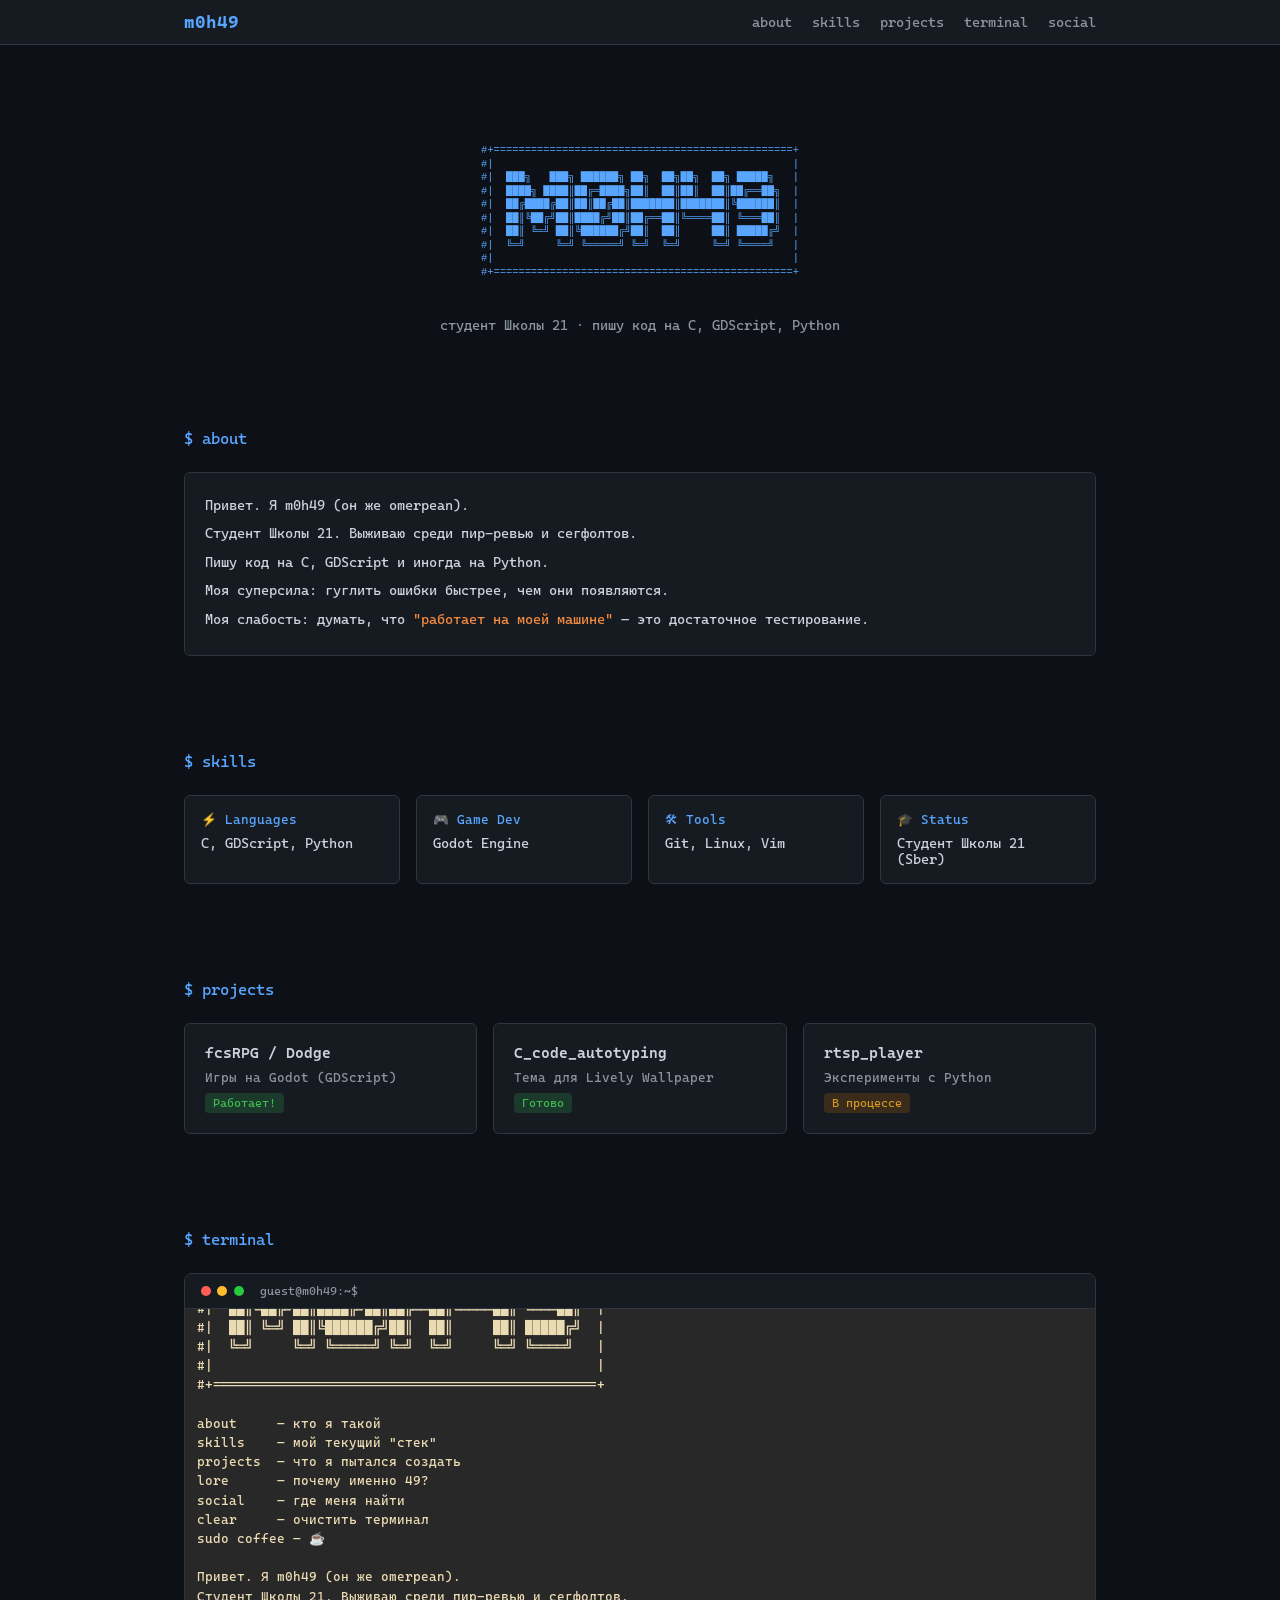
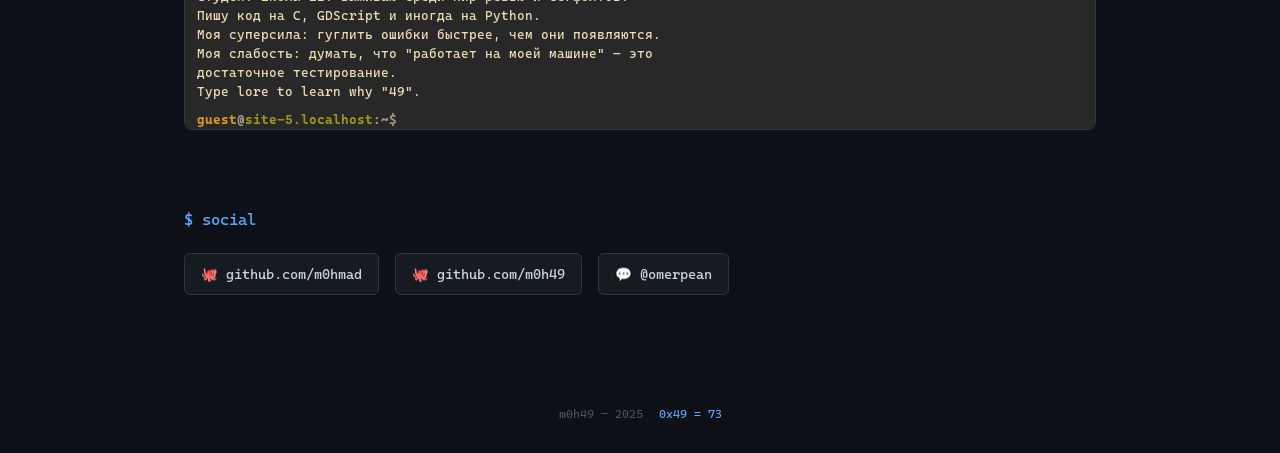
==== commit 419f8a9f: "Update index.html" ====
--- a/index.html
+++ b/index.html
@@ -115,7 +115,7 @@
       <div class="social-links">
         <a href="https://github.com/m0hmad" target="_blank" rel="noopener" class="social-link">🐙 github.com/m0hmad</a>
         <a href="https://github.com/m0h49" target="_blank" rel="noopener" class="social-link">🐙 github.com/m0h49</a>
-        <span class="social-link placeholder">💬 @omerpean</span>
+        <a href="https://t.me/omerpean" target="_blank" rel="noopener" class="social-link">💬 @omerpean</a>
       </div>
     </section>
   </main>
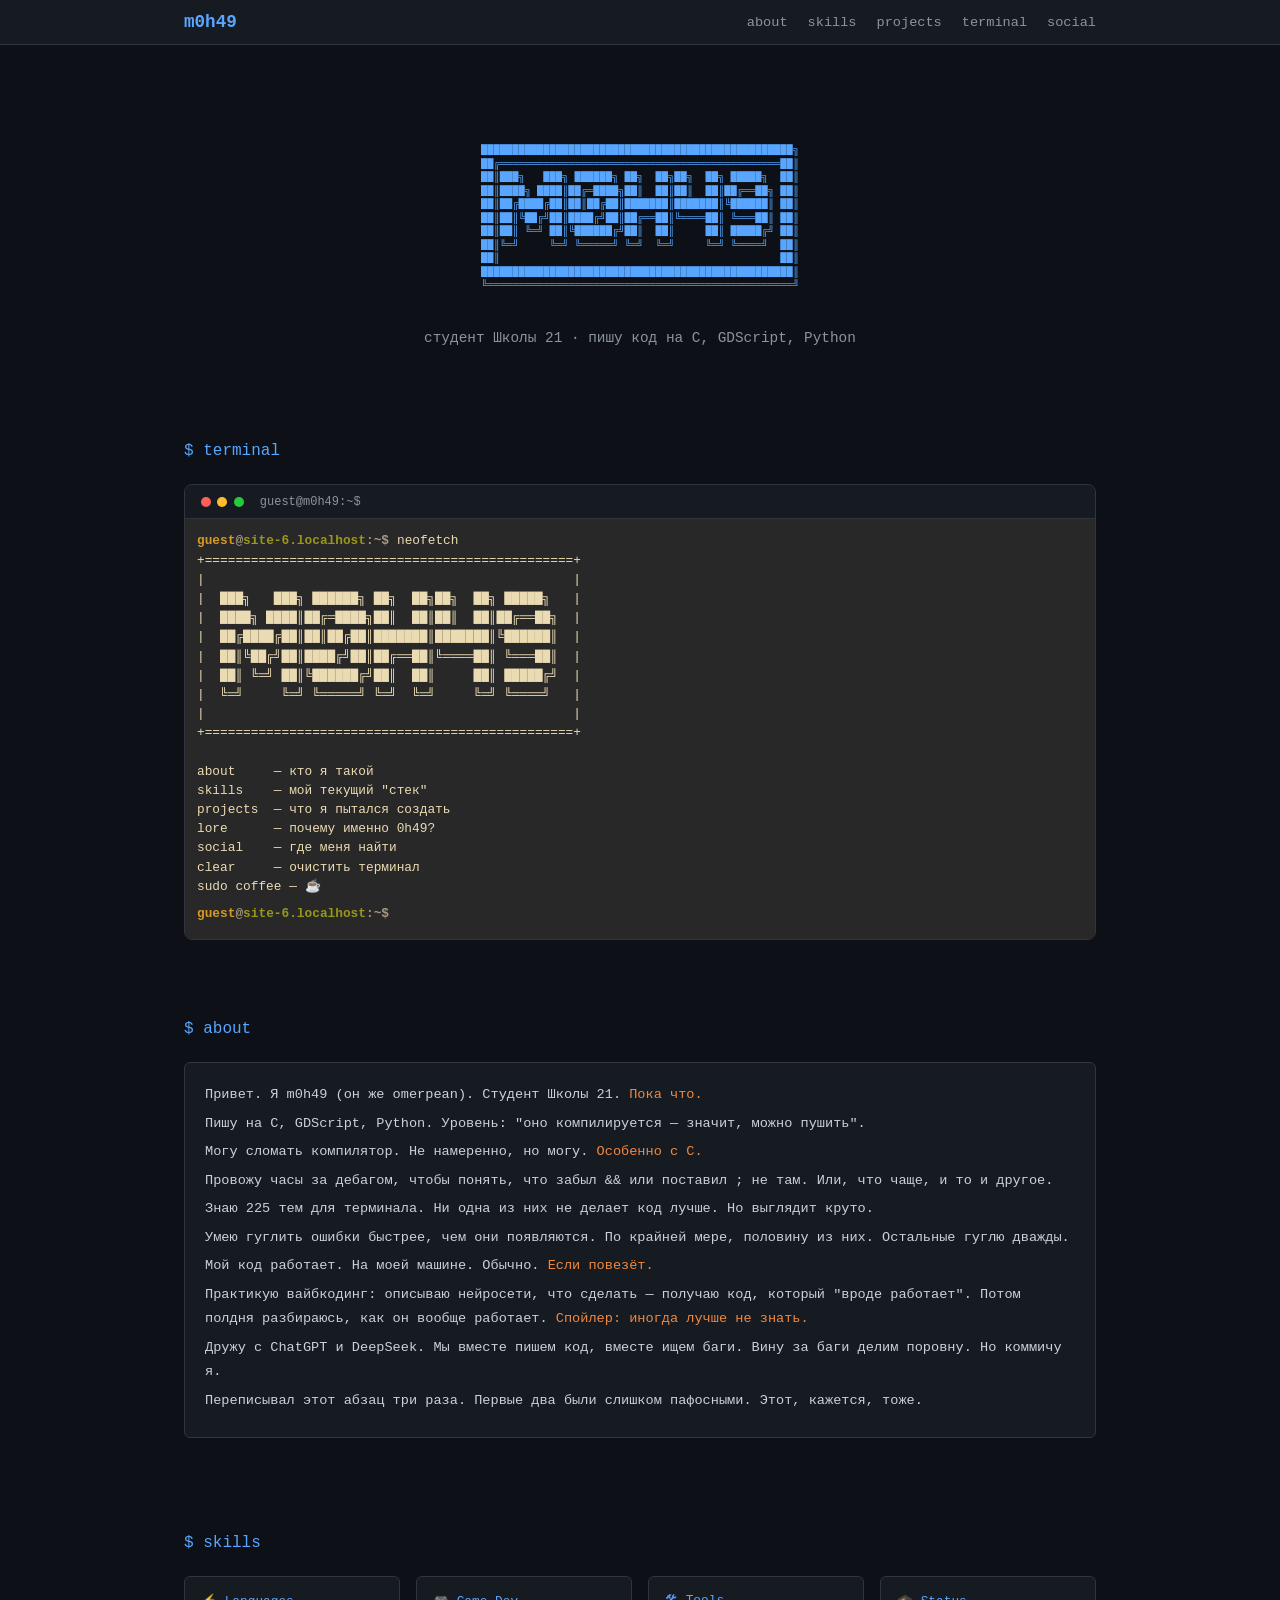
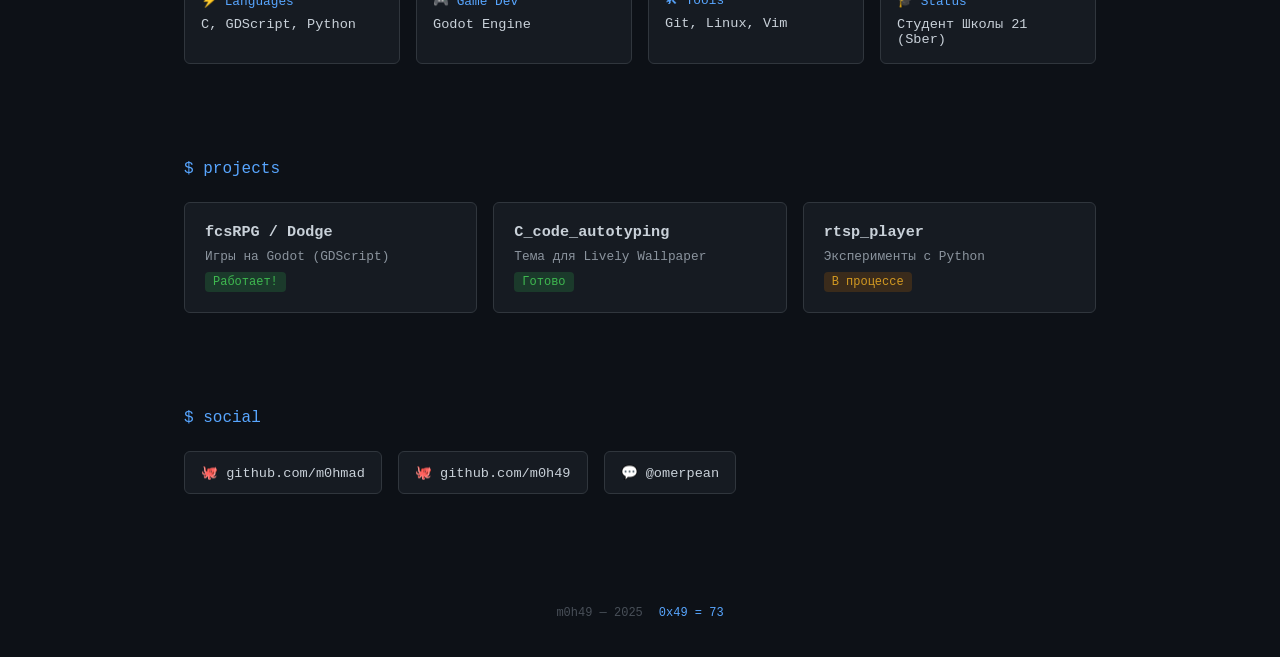
==== commit 19be8ebb: "Update full" ====
--- a/index.html
+++ b/index.html
@@ -26,28 +26,50 @@
   <main class="site-content">
     <section id="hero" class="section hero">
       <pre class="hero-ascii">
-#+================================================+
-#|                                                |
-#|  ███╗   ███╗ ██████╗ ██╗  ██╗██╗  ██╗ █████╗   |
-#|  ████╗ ████║██╔═████╗██║  ██║██║  ██║██╔══██╗  |
-#|  ██╔████╔██║██║██╔██║███████║███████║╚██████║  |
-#|  ██║╚██╔╝██║████╔╝██║██╔══██║╚════██║ ╚═══██║  |
-#|  ██║ ╚═╝ ██║╚██████╔╝██║  ██║     ██║ █████╔╝  |
-#|  ╚═╝     ╚═╝ ╚═════╝ ╚═╝  ╚═╝     ╚═╝ ╚════╝   |
-#|                                                |
-#+================================================+
+██████████████████████████████████████████████████╗
+ ██╔═════════════════════════════════════════════██║ 
+ ██║███╗   ███╗ ██████╗ ██╗  ██╗██╗  ██╗ █████╗  ██║ 
+ ██║████╗ ████║██╔═████╗██║  ██║██║  ██║██╔══██╗ ██║ 
+ ██║██╔████╔██║██║██╔██║███████║███████║╚██████║ ██║ 
+ ██║██║╚██╔╝██║████╔╝██║██╔══██║╚════██║ ╚═══██║ ██║ 
+ ██║██║ ╚═╝ ██║╚██████╔╝██║  ██║     ██║ █████╔╝ ██║ 
+ ██║╚═╝     ╚═╝ ╚═════╝ ╚═╝  ╚═╝     ╚═╝ ╚════╝  ██║ 
+ ██║                                             ██║ 
+██████████████████████████████████████████████████║
+╚═════════════════════════════════════════════════╝
       </pre>
       <p class="hero-sub">студент Школы 21 · пишу код на C, GDScript, Python</p>
+    </section>
+
+    <section id="terminal" class="section terminal-section">
+      <h2 class="section-title">$ terminal</h2>
+      <div class="terminal-frame">
+        <div class="terminal-titlebar">
+          <div class="window-dots">
+            <span class="dot red"></span>
+            <span class="dot yellow"></span>
+            <span class="dot green"></span>
+          </div>
+          <span class="window-title">guest@m0h49:~$</span>
+          <span class="window-spacer"></span>
+        </div>
+        <div id="app"></div>
+      </div>
     </section>
 
     <section id="about" class="section">
       <h2 class="section-title">$ about</h2>
       <div class="card">
-        <p>Привет. Я m0h49 (он же omerpean).</p>
-        <p>Студент Школы 21. Выживаю среди пир-ревью и сегфолтов.</p>
-        <p>Пишу код на C, GDScript и иногда на Python.</p>
-        <p>Моя суперсила: гуглить ошибки быстрее, чем они появляются.</p>
-        <p>Моя слабость: думать, что <em>"работает на моей машине"</em> — это достаточное тестирование.</p>
+        <p>Привет. Я m0h49 (он же omerpean). Студент Школы 21. <em>Пока что.</em></p>
+        <p>Пишу на C, GDScript, Python. Уровень: "оно компилируется — значит, можно пушить".</p>
+        <p>Могу сломать компилятор. Не намеренно, но могу. <em>Особенно с C.</em></p>
+        <p>Провожу часы за дебагом, чтобы понять, что забыл &amp;&amp; или поставил ; не там. Или, что чаще, и то и другое.</p>
+        <p>Знаю 225 тем для терминала. Ни одна из них не делает код лучше. Но выглядит круто.</p>
+        <p>Умею гуглить ошибки быстрее, чем они появляются. По крайней мере, половину из них. Остальные гуглю дважды.</p>
+        <p>Мой код работает. На моей машине. Обычно. <em>Если повезёт.</em></p>
+        <p>Практикую вайбкодинг: описываю нейросети, что сделать — получаю код, который "вроде работает". Потом полдня разбираюсь, как он вообще работает. <em>Спойлер: иногда лучше не знать.</em></p>
+        <p>Дружу с ChatGPT и DeepSeek. Мы вместе пишем код, вместе ищем баги. Вину за баги делим поровну. Но коммичу я.</p>
+        <p>Переписывал этот абзац три раза. Первые два были слишком пафосными. Этот, кажется, тоже.</p>
       </div>
     </section>
 
@@ -94,22 +116,6 @@
       </div>
     </section>
 
-    <section id="terminal" class="section terminal-section">
-      <h2 class="section-title">$ terminal</h2>
-      <div class="terminal-frame">
-        <div class="terminal-titlebar">
-          <div class="window-dots">
-            <span class="dot red"></span>
-            <span class="dot yellow"></span>
-            <span class="dot green"></span>
-          </div>
-          <span class="window-title">guest@m0h49:~$</span>
-          <span class="window-spacer"></span>
-        </div>
-        <div id="app"></div>
-      </div>
-    </section>
-
     <section id="social" class="section">
       <h2 class="section-title">$ social</h2>
       <div class="social-links">
--- a/src/app.css
+++ b/src/app.css
@@ -1,6 +1,6 @@
 @font-face {
   font-family: 'Cascadia Code';
-  src: url('/fonts/CascadiaCode.ttf');
+  src: url('fonts/CascadiaCode.ttf');
 }
 
 *,
@@ -356,11 +356,11 @@
   line-height: 1.5;
 }
 
-* {
+.terminal-main {
   scrollbar-width: none;
 }
 
-*::-webkit-scrollbar {
+.terminal-main::-webkit-scrollbar {
   display: none;
 }
 
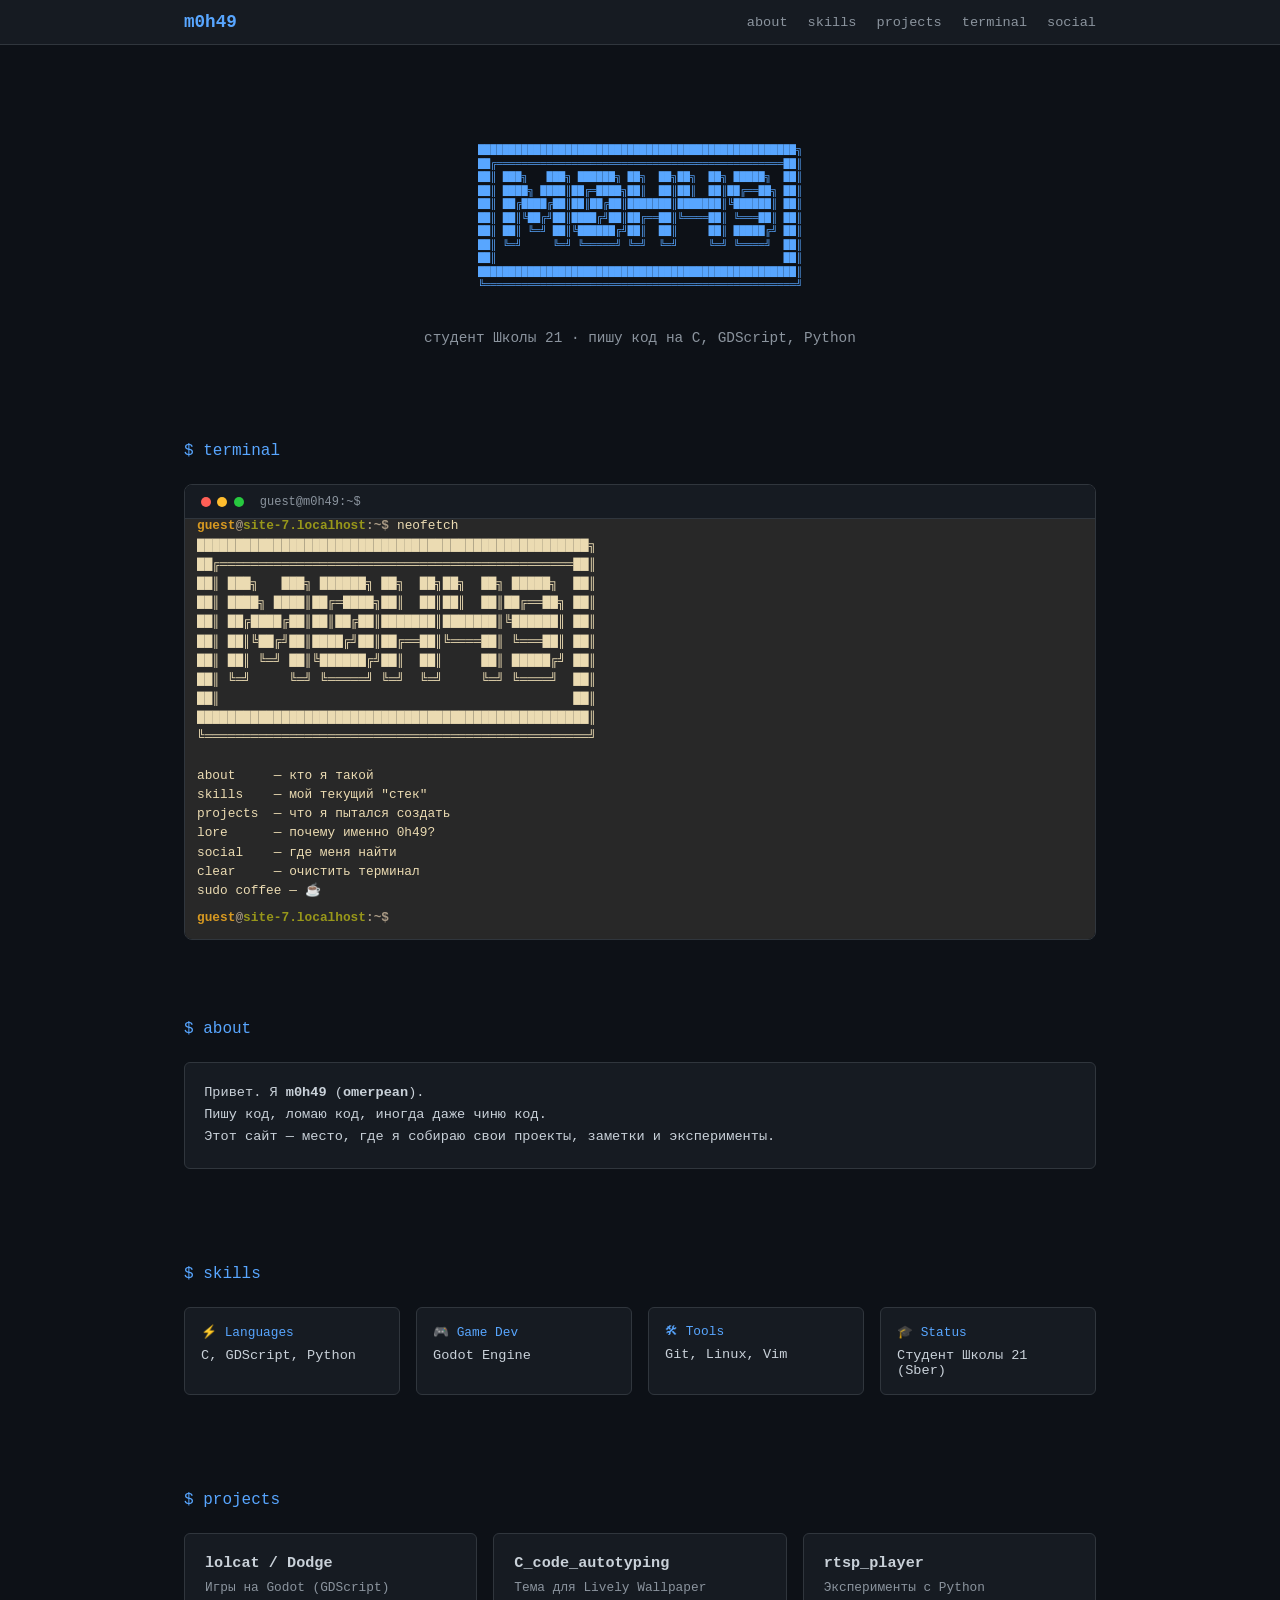
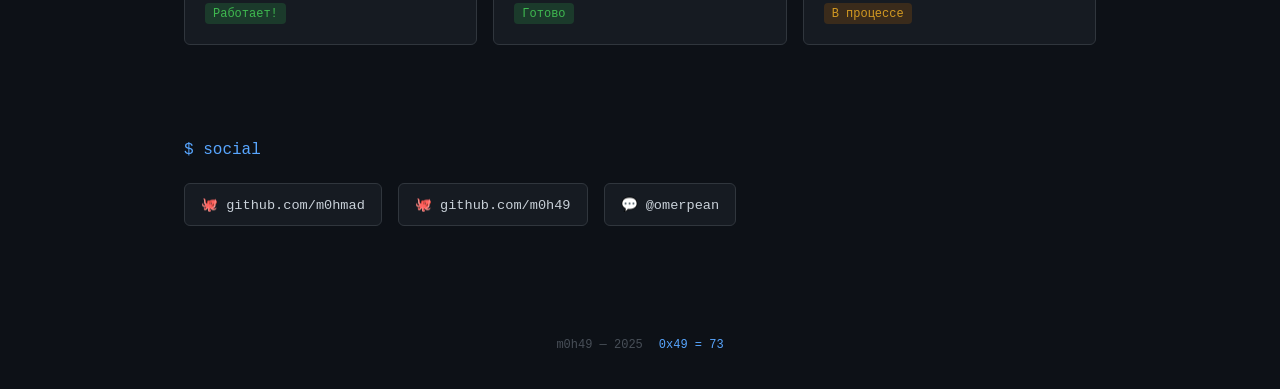
==== commit fe985aaa: "Mini update" ====
--- a/index.html
+++ b/index.html
@@ -1,5 +1,5 @@
 <!doctype html>
-<html lang="ru" style="color-scheme: dark;">
+<html lang="ru">
 
 <head>
   <meta charset="UTF-8" />
@@ -26,17 +26,17 @@
   <main class="site-content">
     <section id="hero" class="section hero">
       <pre class="hero-ascii">
-██████████████████████████████████████████████████╗
- ██╔═════════════════════════════════════════════██║ 
- ██║███╗   ███╗ ██████╗ ██╗  ██╗██╗  ██╗ █████╗  ██║ 
- ██║████╗ ████║██╔═████╗██║  ██║██║  ██║██╔══██╗ ██║ 
- ██║██╔████╔██║██║██╔██║███████║███████║╚██████║ ██║ 
- ██║██║╚██╔╝██║████╔╝██║██╔══██║╚════██║ ╚═══██║ ██║ 
- ██║██║ ╚═╝ ██║╚██████╔╝██║  ██║     ██║ █████╔╝ ██║ 
- ██║╚═╝     ╚═╝ ╚═════╝ ╚═╝  ╚═╝     ╚═╝ ╚════╝  ██║ 
- ██║                                             ██║ 
-██████████████████████████████████████████████████║
-╚═════════════════════════════════════════════════╝
+███████████████████████████████████████████████████╗
+ ██╔══════════════════════════════════════════════██║ 
+ ██║ ███╗   ███╗ ██████╗ ██╗  ██╗██╗  ██╗ █████╗  ██║ 
+ ██║ ████╗ ████║██╔═████╗██║  ██║██║  ██║██╔══██╗ ██║ 
+ ██║ ██╔████╔██║██║██╔██║███████║███████║╚██████║ ██║ 
+ ██║ ██║╚██╔╝██║████╔╝██║██╔══██║╚════██║ ╚═══██║ ██║ 
+ ██║ ██║ ╚═╝ ██║╚██████╔╝██║  ██║     ██║ █████╔╝ ██║ 
+ ██║ ╚═╝     ╚═╝ ╚═════╝ ╚═╝  ╚═╝     ╚═╝ ╚════╝  ██║ 
+ ██║                                              ██║ 
+███████████████████████████████████████████████████║
+╚══════════════════════════════════════════════════╝
       </pre>
       <p class="hero-sub">студент Школы 21 · пишу код на C, GDScript, Python</p>
     </section>
@@ -60,16 +60,9 @@
     <section id="about" class="section">
       <h2 class="section-title">$ about</h2>
       <div class="card">
-        <p>Привет. Я m0h49 (он же omerpean). Студент Школы 21. <em>Пока что.</em></p>
-        <p>Пишу на C, GDScript, Python. Уровень: "оно компилируется — значит, можно пушить".</p>
-        <p>Могу сломать компилятор. Не намеренно, но могу. <em>Особенно с C.</em></p>
-        <p>Провожу часы за дебагом, чтобы понять, что забыл &amp;&amp; или поставил ; не там. Или, что чаще, и то и другое.</p>
-        <p>Знаю 225 тем для терминала. Ни одна из них не делает код лучше. Но выглядит круто.</p>
-        <p>Умею гуглить ошибки быстрее, чем они появляются. По крайней мере, половину из них. Остальные гуглю дважды.</p>
-        <p>Мой код работает. На моей машине. Обычно. <em>Если повезёт.</em></p>
-        <p>Практикую вайбкодинг: описываю нейросети, что сделать — получаю код, который "вроде работает". Потом полдня разбираюсь, как он вообще работает. <em>Спойлер: иногда лучше не знать.</em></p>
-        <p>Дружу с ChatGPT и DeepSeek. Мы вместе пишем код, вместе ищем баги. Вину за баги делим поровну. Но коммичу я.</p>
-        <p>Переписывал этот абзац три раза. Первые два были слишком пафосными. Этот, кажется, тоже.</p>
+        <p>Привет. Я <strong>m0h49</strong> (<strong>omerpean</strong>).</p>
+        <p>Пишу код, ломаю код, иногда даже чиню код.</p>
+        <p>Этот сайт — место, где я собираю свои проекты, заметки и эксперименты.</p>
       </div>
     </section>
 
@@ -99,7 +92,7 @@
       <h2 class="section-title">$ projects</h2>
       <div class="projects-grid">
         <div class="project-card">
-          <h3>fcsRPG / Dodge</h3>
+          <h3>lolcat / Dodge</h3>
           <p>Игры на Godot (GDScript)</p>
           <span class="project-status status-ok">Работает!</span>
         </div>
--- a/src/app.css
+++ b/src/app.css
@@ -13,6 +13,7 @@
 
 html {
   scroll-behavior: smooth;
+  color-scheme: dark;
 }
 
 body {
@@ -119,13 +120,13 @@
   background: #161b22;
   border: 1px solid #30363d;
   border-radius: 0.375rem;
-  padding: 1.25rem;
-  line-height: 1.8;
+  padding: 1.2rem;
+  line-height: 1.4;
   font-size: 0.85rem;
 }
 
 .card p {
-  margin-bottom: 0.25rem;
+  margin-bottom: 0.2rem;
 }
 
 .card em {
